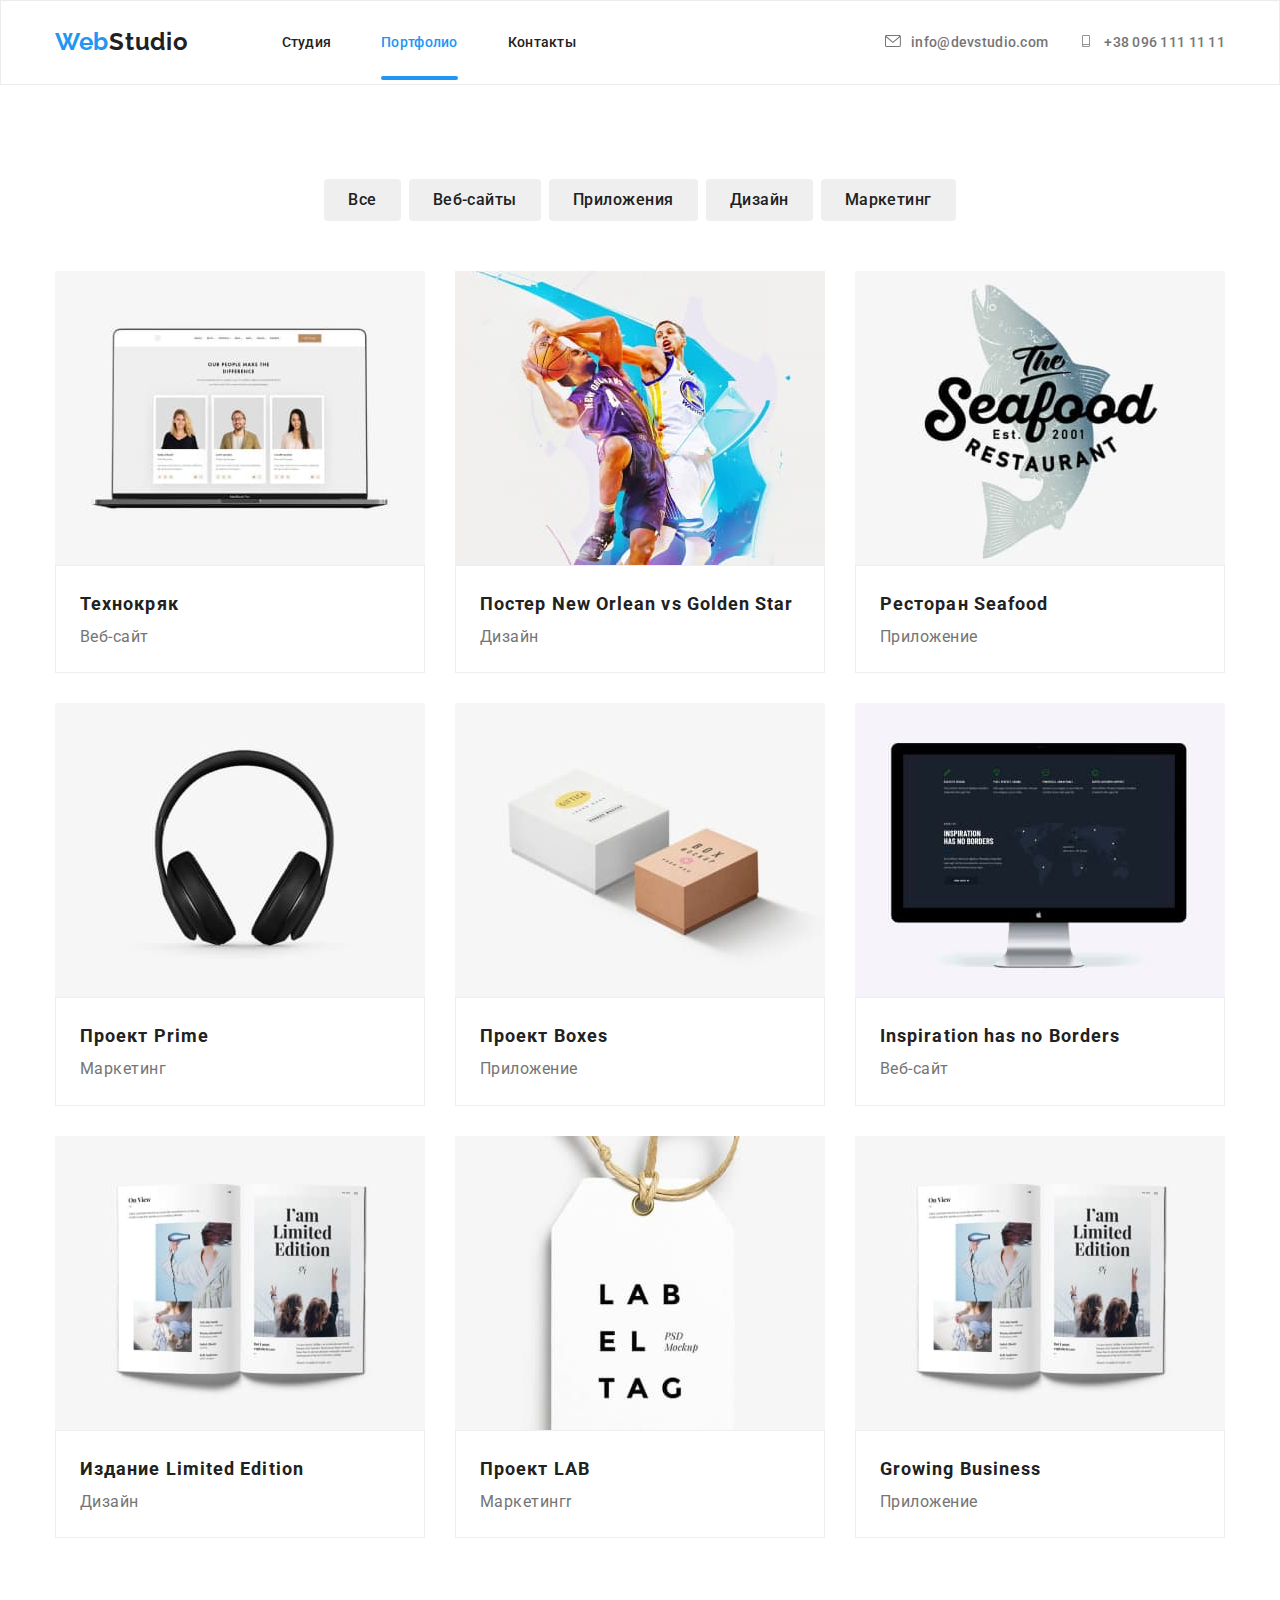
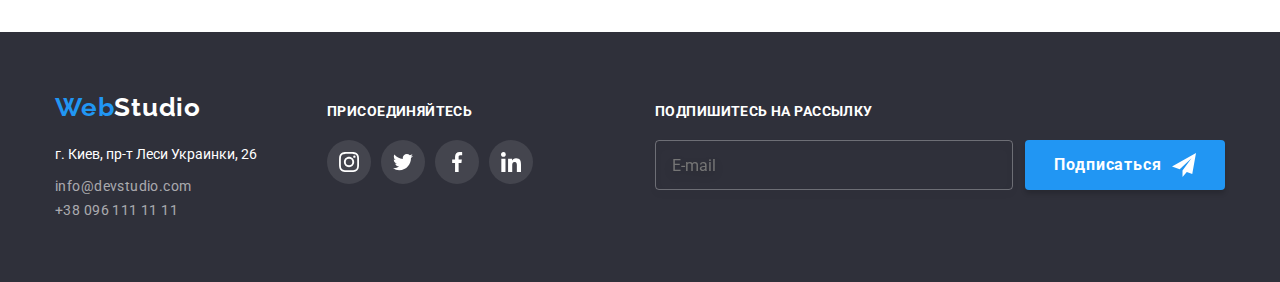
==== portfolio.html @ 8a1d2b13 "1" ====
<!DOCTYPE html>
<html lang="en">

<head>
    <meta charset="UTF-8">
    <meta http-equiv="X-UA-Compatible" content="IE=edge">
    <meta name="viewport" content="width=device-width, initial-scale=1.0">
    <title>portfolio</title>
    <link rel="stylesheet" href="https://cdnjs.cloudflare.com/ajax/libs/modern-normalize/1.0.0/modern-normalize.min.css"/>
    
<link rel="preconnect" href="https://fonts.googleapis.com">
<link rel="preconnect" href="https://fonts.gstatic.com" crossorigin>
<link href="https://fonts.googleapis.com/css2?family=Raleway:wght@700&family=Roboto:wght@400;500;700;900&display=swap"
    rel="stylesheet">

    <link rel="stylesheet" href="./css/main.min.css">
   
    <!-- <link rel="stylesheet" href="./css/styles.css"> -->

</head>

<body>
     <header class="page-header">
    
        <div class="mobile-menu" data-menu>
        <nav class="container mobile-menu_container">
            <ul class="mobile-menu-list" style="list-style-type:none">
                <li class="mobile-menu_link_item">
                    <a class="mobile-menu_link">Студия</a>
                </li>
                <li class="mobile-menu_link_item">
                    <a class="mobile-menu_link">Портфолио</a>
                </li>
                <li class="mobile-menu_link_item">
                    <a class="mobile-menu_link">Контакты</a>
                </li>
            </ul>
            <button class="mobile-menu_close-button" data-menu-close>
                <svg class="mobile-menu_close-button_icon" width="40" height="40">
                    <use href="./images/sprite.svg#icon-close-black-18dp-2-1"></use>
                </svg>
            </button>
        </nuv>

        <ul style="list-style-type:none">
            <li class="mobile-menu__tel"> 
            <a class="link" href="tel:+380961111111">
                +38 096 111 11 11</a>
        </li>
         <li class="mobile-menu__mail"> 
            <a class="link" href="mailto:info@devstudio.com">
                info@devstudio.com</a>
        </li>
        </ul>

        <ul class="mobile-menu-social-list" style="list-style-type:none">
            <li class="mobile-menu__social-item">
                <a class="mobile-menu__social-link">Instagram</a>
            </li>
            <li class="mobile-menu__social-item">
                <a class="mobile-menu__social-link">Twitter</a></li>
            <li class="mobile-menu__social-item">
                <a class="mobile-menu__social-link">Facebook</a></li>
            <li class="mobile-menu__social-item">
                <a class="mobile-menu__social-link">LinkedIn</a></li>
       </ul>
        </div>

    <div class="container container__header">
    <a class="link logo-link" href="./index.html"> <p class="logo header">Web<span class="logo__studio-header">Studio</span> </p> </a>
    <nav class="site-nav">
        <ul class="site-nav__link" style="list-style-type:none">
            <li class="site-nav__item"> <a class="link" href="./index.html">Студия</a></li>
            <li class="site-nav__item"> <a class="link link-portfolio" href="./portfolio.html">Портфолио</a></li>
            <li class="site-nav__item"> <a class="link" href="">Контакты</a></li>
        </ul>
    </nav>
        <button type="button" class="mobile-menu-open" data-menu-open>
        <svg class="mobile-menu-open_icon" width="40" height="40">
            <use href="./images/sprite.svg#burger-icon"></use>
        </svg>
    </button>

    
    <ul class="auth-nav" style="list-style-type:none">
        <li class="auth-nav__mail"> 
            
            <a class="link" href="mailto:info@devstudio.com"><svg class="auth-nav__mail-icon" width="14px" height="10px">
                <use href="./images/sprite.svg#icon-envelope"></use>
            </svg>info@devstudio.com</a>
        </li>
        <li class="auth-nav__tel"> 
            <a class="link" href="tel:+380961111111"><svg class="auth-nav__tel-icon" width="14px" height="10px"><use href="./images/sprite.svg#icon-smartphone"></use>
            </svg>+38 096 111 11 11</a>
        </li>
    </ul>
        </div>
</header>


    <main>
    
    <section class="section-portfolio">
            <h1 hidden>Portfolio</h1>

    <div class="container">
     <ul class="portfolio-nav" style="list-style-type:none">
        <li class="portfolio-nav__item">
            <button class="portfolio-nav__btn" type="button">Все</button>
        </li>

        <li class="portfolio-nav__item">
            <button class="portfolio-nav__btn" type="button">Веб-сайты</button>
        </li>

        <li class="portfolio-nav__item">
            <button class="portfolio-nav__btn" type="button">Приложения</button>
        </li>

        <li class="portfolio-nav__item">
            <button class="portfolio-nav__btn" type="button">Дизайн</button>
        </li>

        <li class="portfolio-nav__item">
            <button class="portfolio-nav__btn" type="button">Маркетинг</button>
        </li>
    </ul>


    <ul class="examples" style="list-style-type:none">
    <li class="examples__item">
        <div class="examples__img">
<picture>
<source srcset="./images/desktop/portfolio-card-set/technokryak-370/technokryak-370.jpg 1x, ./images/desktop/portfolio-card-set/technokryak-370/technokryak-370@2x.jpg 2x" 
media="(min-width: 1200px)"/>
<source srcset="./images/tablet/portfolio-card-set/technokryak-354/technokryak-354.jpg 1x, ./images/tablet/portfolio-card-set/technokryak-354/technokryak-354@2x.jpg 2x" 
media="(min-width: 768px)"/>
<source srcset="./images/mobile/portfolio-card-set/technocryak-450/ 1x, ./images/mobile/portfolio-card-set/technocryak-450/technocryak-450@2x.jpg 2x" 
media="(max-width: 767px)"/>

        <img src="./images/mobile/portfolio-card-set/technocryak-450/" alt="Технокряк" width="">
</picture>

        <p class="examples__overlow">Ресурс предлагает комплексные предложения
    с разным уровнем функционала и сервисов.
    Все это позволит посетителю получить
    исчерпывающие сведения о компании или частном лице.</p>
    </div>
        <div class="examples__border  examples__border-first">
        <h2 class="examples__title">Технокряк</h2>
        <p class="examples__text">Веб-сайт</p>
    </div>
    </li>


    <li class="examples__item">
        <div class="examples__img">
        <picture>
            <source srcset="./images/desktop/portfolio-card-set/poster-new-orlean-370/poster-new-orlean-370.jpg 1x, ./images/desktop/portfolio-card-set/poster-new-orlean-370/poster-new-orlean-370@2x.jpg 2x" 
            media="(min-width: 1200px)"/>
            <source srcset="./images/tablet/portfolio-card-set/poster-new-orlean-354/poster-new-orlean-354.jpg 1x, ./images/tablet/portfolio-card-set/poster-new-orlean-354/poster-new-orlean-354@2x.jpg 2x" 
            media="(min-width: 768px)"/>
            <source srcset="./images/mobile/portfolio-card-set/poster-new-orlean-450/poster-new-orlean-450.jpg 1x, ./images/mobile/portfolio-card-set/poster-new-orlean-450/poster-new-orlean-450@2x.jpg 2x" 
            media="(max-width: 767px)"/>

            <img src="./images/mobile/portfolio-card-set/poster-new-orlean-450/poster-new-orlean-450.jpg 1x" alt="Постер New Orlean vs Golden Star" width="">
        </picture>
            <p class="examples__overlow">Ресурс предлагает комплексные предложения
                с разным уровнем функционала и сервисов.
                Все это позволит посетителю получить
                исчерпывающие сведения о компании или частном лице.
            </p>
        </div>
        <div class="examples__border">
            <h2 class="examples__title">Постер New Orlean vs Golden Star</h2>
            <p class="examples__text">Дизайн</p>
        </div>
    </li>

    <li class="examples__item">
        <div class="examples__img">
            <picture>

            <source srcset="./images/desktop/portfolio-card-set/seafood-370/seafood-370.jpg 1x, ./images/desktop/portfolio-card-set/seafood-370/seafood-370@2x.jpg 2x" 
            media="(min-width: 1200px)"/>
            <source srcset="./images/tablet/portfolio-card-set/seafood-354/seafood-354.jpg 1x, ./images/tablet/portfolio-card-set/seafood-354/seafood-354@2x.jpg 2x" 
            media="(min-width: 768px)"/>
            <source srcset="./images/mobile/portfolio-card-set/seafood-450/seafood-450.jpg 1x, ./images/mobile/portfolio-card-set/seafood-450/seafood-450@2x.jpg 2x" 
            media="(max-width: 767px)"/>

        <img src="./images/mobile/portfolio-card-set/seafood-450/seafood-450.jpg" alt="Ресторан Seafood" width="450">
        </picture>
    <p class="examples__overlow">Ресурс предлагает комплексные предложения
        с разным уровнем функционала и сервисов.
        Все это позволит посетителю получить
        исчерпывающие сведения о компании или частном лице.</p>
    </div>
        <div class="examples__border">
        <h2 class="examples__title">Ресторан Seafood</h2>
        <p class="examples__text">Приложение</p>
    </div>
    </li>
    <li class="examples__item">
        <div class="examples__img">
<picture>
            <source src="" srcset="./images/desktop/portfolio-card-set/prime-370/prime-370.jpg 1x, ./images/desktop/portfolio-card-set/prime-370/prime-370@2x.jpg 2x" 
            media="(min-width: 1200px)"/>
            <source srcset="./images/tablet/portfolio-card-set/prime-354/prime-354.jpg 1x, ./images/tablet/portfolio-card-set/prime-354/prime-354@2x.jpg 2x" 
            media="(min-width: 768px)"/>
            <source srcset="./images/mobile/portfolio-card-set/prime-450/prime-450.jpg 1x, ./images/mobile/portfolio-card-set/prime-450/prime-450@2x.jpg 2x" 
            media="(max-width: 767px)"/>

            <img src="./images/mobile/portfolio-card-set/prime-450/prime-450.jpg" alt="Проект Prime" width="450">
</picture>
            <p class="examples__overlow">Ресурс предлагает комплексные предложения
                с разным уровнем функционала и сервисов.
                Все это позволит посетителю получить
                исчерпывающие сведения о компании или частном лице.</p>
        </div>
        <div class="examples__border">
        <h2 class="examples__title">Проект Prime</h2>
        <p class="examples__text">Маркетинг</p>
    </div>
    </li>
    <li class="examples__item">
        <div class="examples__img">
<picture>

            <source src="" srcset="./images/desktop/portfolio-card-set/boxes-370/boxes-370.jpg 1x, ./images/desktop/portfolio-card-set/boxes-370/boxes-370@2x.jpg 2x" 
            media="(min-width: 1200px)"/>
            <source srcset="./images/tablet/portfolio-card-set/boxes-354/boxes-354.jpg 1x, ./images/tablet/portfolio-card-set/boxes-354/boxes-354@2x.jpg 2x" 
            media="(min-width: 768px)"/>
            <source srcset="./images/mobile/portfolio-card-set/boxes-450/boxes-450.jpg 1x, ./images/mobile/portfolio-card-set/boxes-450/boxes-450@2x.jpg 2x" 
            media="(min-width: 767px)"/>

        <img src="./images/mobile/portfolio-card-set/boxes-450/boxes-450.jpg" alt="Проект Boxes" width="450">
</picture>

        <p class="examples__overlow">Ресурс предлагает комплексные предложения
            с разным уровнем функционала и сервисов.
            Все это позволит посетителю получить
            исчерпывающие сведения о компании или частном лице.</p>
        </div>
        <div class="examples__border">
        <h2 class="examples__title">Проект Boxes</h2>
        <p class="examples__text">Приложение</p>
    </div>
    </li>
    <li class="examples__item">
        <div class="examples__img">
<picture>
            <source srcset="./images/desktop/portfolio-card-set/inspiration-370/inspiration-370.jpg 1x, ./images/desktop/portfolio-card-set/inspiration-370/inspiration-370@2x.jpg 2x" 
            media="(min-width: 1200px)"/>
            <source srcset="./images/tablet/portfolio-card-set/inspiration-354/inspiration-354.jpg 1x, ./images/tablet/portfolio-card-set/inspiration-354/inspiration-354@2x.jpg 2x" 
            media="(min-width: 768px)"/>
            <source srcset="./images/mobile/portfolio-card-set/inspiration-450/inspiration-450.jpg 1x, ./images/mobile/portfolio-card-set/inspiration-450/inspiration-450@2x.jpg 2x" 
            media="(max-width: 767px)"/>

        <img src="./images/mobile/portfolio-card-set/inspiration-450/inspiration-450.jpg" alt="Inspiration has no Borders" width="450">
</picture>
        <p class="examples__overlow">Ресурс предлагает комплексные предложения
            с разным уровнем функционала и сервисов.
            Все это позволит посетителю получить
            исчерпывающие сведения о компании или частном лице.</p>
        </div>
        <div class="examples__border">
        <h2 class="examples__title">Inspiration has no Borders</h2>
        <p class="examples__text">Веб-сайт</p>
    </div>
    </li>
    
    <li class="examples__item">
        <div class="examples__img">
<picture>
            <source src="" srcset="./images/desktop/portfolio-card-set/limited-edition-370/limited-edition-370.jpg 1x, ./images/desktop/portfolio-card-set/limited-edition-370/limited-edition-370@2x.jpg 2x" 
            media="(min-width: 1200px)"/>
            <source srcset="./images/tablet/portfolio-card-set/limited-edition-354/limited-edition-354.jpg 1x, ./images/tablet/portfolio-card-set/limited-edition-354/limited-edition-354@2x.jpg 2x" 
            media="(min-width: 768px)"/>
            <source srcset="./images/mobile/portfolio-card-set/limited-edition-450/limited-edition-450.jpg 1x, ./images/mobile/portfolio-card-set/limited-edition-450/limited-edition-450@2x.jpg 2x" 
            media="(max-width: 767px)"/>

        <img src="./images/mobile/portfolio-card-set/limited-edition-450/limited-edition-450.jpg" alt="Издание Limited Edition" width="">
</picture>
        <p class="examples__overlow">Ресурс предлагает комплексные предложения
            с разным уровнем функционала и сервисов.
            Все это позволит посетителю получить
            исчерпывающие сведения о компании или частном лице.</p>
        </div>
        <div class="examples__border">
        <h2 class="examples__title">Издание Limited Edition</h2>
        <p class="examples__text">Дизайн</p>
</div>
    </li>
    <li class="examples__item">
        <div class="examples__img">
<picture>
            <source src="" srcset="./images/desktop/portfolio-card-set/lab-370/lab-370.jpg 1x, ./images/desktop/portfolio-card-set/lab-370/lab-370@2x.jpg 2x" 
            media="(min-width: 1200px)"/>
            <source srcset="./images/tablet/portfolio-card-set/lab-354/lab-354.jpg 1x, ./images/tablet/portfolio-card-set/lab-354/lab-354@2x.jpg 2x" 
            media="(min-width: 768px)"/>
            <source srcset="./images/mobile/portfolio-card-set/lab-450/lab-450.jpg 1x, ./images/mobile/portfolio-card-set/lab-450/lab-450@2x.jpg 2x" 
            media="(max-width: 767px)"/>

        <img src="./images/mobile/portfolio-card-set/lab-450/lab-450.jpg" alt="Проект LAB" width="">
</picture>
    <p class="examples__overlow">Ресурс предлагает комплексные предложения
        с разным уровнем функционала и сервисов.
        Все это позволит посетителю получить
        исчерпывающие сведения о компании или частном лице.</p>
    </div>
        <div class="examples__border">
        <h2 class="examples__title">Проект LAB</h2>
        <p class="examples__text">Маркетингr</p>
    </div>
    </li>

    <li class="examples__item">
        <div class="examples__img">
    <picture>
            <source srcset="./images/desktop/portfolio-card-set/limited-edition-370/limited-edition-370.jpg 1x, ./images/desktop/portfolio-card-set/limited-edition-370/limited-edition-370@2x.jpg 2x" 
            media="(min-width: 1200px)"/>
            <source srcset="./images/tablet/portfolio-card-set/limited-edition-354/limited-edition-354.jpg 1x, ./images/tablet/portfolio-card-set/limited-edition-354/limited-edition-354@2x.jpg 2x" 
            media="(min-width: 768px)"/>
            <source srcset="./images/mobile/portfolio-card-set/limited-edition-450/limited-edition-450.jpg 1x, ./images/mobile/portfolio-card-set/limited-edition-450/limited-edition-450@2x.jpg 2x" 
            media="(max-width: 767px)"/>

        <img src="./images/mobile/portfolio-card-set/limited-edition-450/limited-edition-450.jpg" alt="Growing Business" width="450">
    </picture>
            
    <p class="examples__overlow">Ресурс предлагает комплексные предложения
        с разным уровнем функционала и сервисов.
        Все это позволит посетителю получить
        исчерпывающие сведения о компании или частном лице.</p>
    </div>
        <div class="examples__border">
         <h2 class="examples__title">Growing Business</h2>
         <p class="examples__text">Приложение</p>
    </div>
        </li>
</ul>

</div>

    </section>
    </main>
    
    <footer class="page-footer">
        <div class="container container-footer">
            <div class="footer-wraper">
                <div>
        <a class="link logo-footer" href="./index.html">
            <p class="logo-text">Web<span class="studio-footer">Studio</span></p>
        </a>
       <address>
        <div class="container-address">
            <p class="address">г. Киев, пр-т Леси Украинки, 26</p>
            <a class="link mail" href="mailto:info@devstudio.com">info@devstudio.com</a><br>
            <a class="link tel" href="tel:+380961111111">+38 096 111 11 11</a>
        </div>
        </address>
        </div>
        <div class="social-list-icon-footer">
            <h5 class="title-footer">присоединяйтесь</h5>
            <ul class="footer-list" style="list-style-type:none">
                <li class="social-list-item">
                    <a class="footer-list-link" href="">
                        <svg class="footer-list-icon" width="20px" height="20px">
                            <use href="./images/sprite.svg#icon-instagram"></use>
                        </svg>
                    </a>
                </li>
                <li class="footer-list-item">
                    <a class="footer-list-link" href="">
                        <svg class="footer-list-icon" width="20px" height="20px">
                            <use href="./images/sprite.svg#icon-twitter"></use>
                        </svg>
                    </a>
                </li>
                <li class="social-list-item">
                    <a class="footer-list-link" href="">
                        <svg class="footer-list-icon" width="20px" height="20px">
                            <use href="./images/sprite.svg#icon-facebook"></use>
                        </svg>
                    </a>
                </li>
                <li class="social-list-item">
                    <a class="footer-list-link" href="">
                        <svg class="footer-list-icon" width="20px" height="20px">
                            <use href="./images/sprite.svg#icon-linkedin"></use>
                        </svg>
                    </a>
                </li>
            </ul>
        
        </div>
</div>
        <form class="subscribe-form">
            <p class="subscribe-text">Подпишитесь на рассылку</p>
            <div class="input-form">
            <input class="subscribe-email" type="email" name="email" placeholder="E-mail"/>
<button type="submit" class="subscribe-btn">Подписаться<svg class="subscribe-icon-send" width="24" height="24" > <use href="./images/sprite.svg#icon-send"></use></svg></button>
            </div>
        </form>
        </div>

      </footer>

  <script src="./js/modal.js"></script>
   <script src="./js/mobile-menu.js"></script>
   
</body>
---- css/main.min.css ----
body{font-family:"Roboto","Raleway",sans-serif;color:#757575}:root{--brand-color: #2196F3;--title-color: #212121}h1,h2,h3,h4,h5,h6,p{margin-top:0;margin-bottom:0}ul{margin-top:0;margin-bottom:0;padding-left:0}img{display:block;max-width:100%;height:auto}button{cursor:pointer;border:none}a{text-decoration:none;outline:none}.container{width:100%;padding-left:15px;padding-right:15px}@media screen and (min-width: 480px){.container{width:480px;margin-left:auto;margin-right:auto}}@media screen and (min-width: 768px){.container{width:768px}}@media screen and (min-width: 1200px){.container{width:1200px}}.services{padding-top:0px;padding-bottom:94px}.list-services{display:flex;justify-content:center;align-items:center;margin-top:0;margin-bottom:0;padding-left:0}.examples-service{position:relative;margin-right:30px}.examples-service:nth-child(3n){margin-right:0px}.examples-service-background{position:absolute;bottom:0px;width:370px;height:70px;background:rgba(47,48,58,.8)}.examples-service-title{font-style:normal;font-weight:700;font-size:14px;line-height:1.14;text-align:center;letter-spacing:.03em;text-transform:uppercase;color:#fff;padding-top:27px;padding-bottom:27px}.title-services{font-style:normal;font-weight:700;font-size:36px;line-height:1.2;color:var(--title-color);letter-spacing:.03em;text-align:center;margin-top:0;margin-bottom:50px}@media screen and (max-width: 1199px){.services{display:none}}@media screen and (max-width: 767px){.site-nav{display:none}.auth-nav{display:none}}.container__header{display:flex;align-items:center;justify-content:space-between}.page-header{padding-top:16px;padding-bottom:16px;border:1px solid #ececec}.logo{font-family:"Raleway";font-style:normal;font-weight:700;font-size:24px;line-height:1.7;letter-spacing:.03em;color:#2196f3}.logo__studio-header{color:var(--title-color)}.mobile-menu-open{background-color:rgba(0,0,0,0);border:none;padding:0;line-height:0}.mobile-menu{position:fixed;width:100%;height:100%;z-index:1000;top:0;left:0;background-color:#fff;opacity:0;visibility:hidden;pointer-events:none}.mobile-menu.is-open{opacity:1;visibility:visible;pointer-events:auto}.mobile-menu_container{position:relative;padding-left:50px;padding-top:48px;padding-bottom:48px}.mobile-menu_close-button{position:absolute;top:20px;right:17px;padding:0;line-height:0;border:none;background-color:rgba(0,0,0,0)}.mobile-menu_close-button:hover,.mobile-menu_close-button:focus{fill:var(--brand-color)}.mobile-menu-list{margin-bottom:302px}.mobile-menu_link{font-style:normal;font-weight:500;font-size:40px;line-height:1.8;text-align:center;letter-spacing:.02em;color:#212121;cursor:pointer}.mobile-menu_link:hover,.mobile-menu_link:focus{color:var(--brand-color)}.mobile-menu__tel{padding-bottom:32px}.mobile-menu__tel .link{font-style:normal;font-weight:500;font-size:34px;line-height:1.18;letter-spacing:.02em;color:var(--brand-color)}.mobile-menu__mail{padding-bottom:64px}.mobile-menu__mail .link{font-style:normal;font-weight:500;font-size:24px;line-height:1.7;letter-spacing:.02em;color:#757575}.mobile-menu-social-list{display:flex}.mobile-menu__social-item{font-style:normal;font-weight:500;font-size:18px;line-height:1.22;letter-spacing:.02em;color:var(--brand-color)}.mobile-menu__social-item:not(:last-child){margin-right:10px}.mobile-menu__social-item:not(:last-child)::after{content:"";width:22px;height:0px;border:1px solid rgba(33,33,33,.2);transform:rotate(90deg);margin-left:10px}@media screen and (min-width: 768px){.mobile-menu-open{display:none}.page-header{padding-top:21px;padding-bottom:21px}.site-nav__link{display:flex;align-items:center;text-decoration:none}.logo{margin-right:88px}.site-nav__item .link{font-style:normal;font-weight:500;font-size:14px;line-height:16px;letter-spacing:.02em;color:#212121;padding-top:21px;padding-bottom:30px;transition-property:color;transition-duration:250ms;transition-timing-function:cubic-bezier(0.4, 0, 0.2, 1)}.site-nav__item .link:hover,.site-nav__item .link:focus{font-weight:500;font-size:14px;line-height:1.2;color:var(--brand-color)}.site-nav__item:not(:last-child){margin-right:50px}.site-nav .site-nav__item .link-studio{position:relative;color:var(--brand-color)}.site-nav .site-nav__item .link-studio::after{display:inline-block;content:"";position:absolute;bottom:0;left:0;width:100%;height:4px;background:var(--brand-color);border-radius:2px}.site-nav .site-nav__item .link-portfolio{position:relative;color:var(--brand-color)}.site-nav .site-nav__item .link-portfolio::after{display:inline-block;content:"";position:absolute;bottom:0;left:0;width:100%;height:4px;background:var(--brand-color);border-radius:2px}}.auth-nav{margin-left:auto}.auth-nav .link{font-style:normal;font-weight:500;font-size:12px;line-height:14px;letter-spacing:.02em;color:#757575;transition-property:color;transition-duration:250ms;transition-timing-function:cubic-bezier(0.4, 0, 0.2, 1)}.auth-nav .link:hover,.auth-nav .link:focus{font-weight:500;font-size:14px;line-height:1.2;color:var(--brand-color)}.auth-nav__mail-icon{margin-right:8px}.auth-nav__tel-icon{margin-right:8px}@media screen and (min-width: 1200px){.page-header{border-bottom:1px solid #ececec}.logo{margin-right:93px}.auth-nav{display:flex;margin-left:auto}.auth-nav .link{font-size:14px;line-height:16px}.auth-nav__mail{margin-right:30px}.auth-nav__mail-icon{width:16px;height:12px;margin-right:10px;fill:#757575;transition-property:fill;transition-duration:250ms;transition-timing-function:cubic-bezier(0.4, 0, 0.2, 1)}.auth-nav .link:hover .auth-nav__mail-icon,.auth-nav .link:focus .auth-nav__mail-icon{fill:var(--brand-color)}.auth-nav__tel-icon{width:16px;height:12px;margin-right:10px;fill:#757575;transition-property:fill;transition-duration:250ms;transition-timing-function:cubic-bezier(0.4, 0, 0.2, 1)}.auth-nav .link:hover .auth-nav__tel-icon,.auth-nav .link:focus .auth-nav__tel-icon{fill:var(--brand-color)}}.order-section{padding:118px 60px;background-image:linear-gradient(to right, rgba(47, 48, 58, 0.4), rgba(47, 48, 58, 0.4)),url("/images/mobile/hero/hero-480/hero-480.jpg");background-repeat:no-repeat;background-position:50% 50%;background-size:cover}@media(min-device-pixel-ratio: 2),(min-resolution: 192dpi),(min-resolution: 2dppx){.order-section{background-image:linear-gradient(to right, rgba(47, 48, 58, 0.4), rgba(47, 48, 58, 0.4)),url("/images/mobile/hero/hero-480/hero-480@2x.jpg")}}.order-section{margin:0 auto}.container__order{text-align:center}.order-title{font-style:normal;font-weight:900;font-size:26px;line-height:42px;text-align:center;letter-spacing:.06em;text-transform:uppercase;color:#fff}.btn{font-family:"Roboto";font-style:normal;width:200px;height:50px;margin-top:30px;border-radius:4px;background-color:var(--brand-color);color:#fff;font-weight:700;font-size:16px;line-height:1.9;letter-spacing:.03em;border:2px solid rgba(0,0,0,0)}.order-caption{font-weight:900;font-size:44px;line-height:1.36;color:#fff;letter-spacing:.06em;text-transform:uppercase;text-align:center;padding-bottom:0px;margin-top:0;margin-bottom:0px}@media screen and (min-width: 768px){.order-section{padding:118px 204px;background-image:linear-gradient(to right, rgba(47, 48, 58, 0.4), rgba(47, 48, 58, 0.4)),url("/images/tablet/hero/hero-768.jpg")}}@media screen and (min-width: 768px)and (min-device-pixel-ratio: 2)and (min-width: 768px),screen and (min-width: 768px)and (min-resolution: 192dpi)and (min-width: 768px),screen and (min-width: 768px)and (min-resolution: 2dppx)and (min-width: 768px){.order-section{background-image:linear-gradient(to right, rgba(47, 48, 58, 0.4), rgba(47, 48, 58, 0.4)),url("/images/tablet/hero/hero-768@2x.jpg")}}@media screen and (min-width: 1200px){.order-section{padding-top:200px;padding-bottom:200px;background-image:linear-gradient(to right, rgba(47, 48, 58, 0.4), rgba(47, 48, 58, 0.4)),url("/images/desktop/hero/hero-1600.jpg")}}@media screen and (min-width: 1200px)and (min-device-pixel-ratio: 2)and (min-width: 1200px),screen and (min-width: 1200px)and (min-resolution: 192dpi)and (min-width: 1200px),screen and (min-width: 1200px)and (min-resolution: 2dppx)and (min-width: 1200px){.order-section{background-image:linear-gradient(to right, rgba(47, 48, 58, 0.4), rgba(47, 48, 58, 0.4)),url("/images/desktop/hero/hero-1600@2x.jpg")}}.team{padding-top:60px;padding-bottom:60px;background-color:#f5f4fa}.title-team{font-style:normal;font-weight:700;font-size:36px;line-height:1.2;color:var(--title-color);text-align:center;letter-spacing:.03em;margin-bottom:30px}.list-team{text-align:center;margin:0 auto;padding-left:0}.item-team{box-shadow:0px 1px 3px rgba(0,0,0,.12),0px 1px 1px rgba(0,0,0,.14),0px 2px 1px rgba(0,0,0,.2);border-radius:0px 0px 4px 4px;margin-bottom:30px}.item-team:nth-child(4n){margin-right:0px}.item-team:nth-child(4n){margin-bottom:0px}.team-name{font-style:normal;font-weight:500;font-size:16px;line-height:1.2;color:var(--title-color);letter-spacing:.03em;margin-bottom:10px;justify-content:center;text-align:center}.team-border{padding-top:30px;padding-bottom:24px;background-color:#fff;border:1px solid rgba(0,0,0,0)}.team-metier{font-style:normal;font-weight:400;font-size:16px;line-height:1.2;letter-spacing:.03em;margin-top:0;margin-bottom:16px;margin-left:auto;margin-right:auto;text-align:center}.social-list{display:flex;gap:10px;justify-content:center}.social-list-link{display:flex;width:44px;height:44px;border-radius:50%;justify-content:center;align-items:center;transition-property:background-color,fill;transition-duration:250ms;transition-timing-function:cubic-bezier(0.4, 0, 0.2, 1)}.social-list-link:hover,.social-list-link:focus{background-color:var(--brand-color)}.social-list-icon{fill:#afb1b8;transition-property:fill;transition-duration:250ms;transition-timing-function:cubic-bezier(0.4, 0, 0.2, 1)}.social-list-link:hover .social-list-icon,.social-list-link:focus .social-list-icon{fill:#fff}@media screen and (min-width: 768px){.list-team{display:flex;justify-content:center;align-items:center;gap:30px;flex-wrap:wrap}.item-team{width:354px;margin-bottom:0px}}@media screen and (min-width: 1200px){.list-team{display:flex;justify-content:center;align-items:center}.item-team{width:270px}}.advantage{padding-top:60px;padding-bottom:60px}.advantage-list__items{width:100%}.advantage-list__items:not(:last-child){margin-bottom:30px}.advantage-list__icon{display:flex;justify-content:center;align-items:center;background-color:#f5f4fa;height:120px;border-radius:4px}.advantage-list__type{font-style:normal;text-align:center;font-weight:700;font-size:14px;line-height:1.2;color:var(--title-color);letter-spacing:.03em;text-transform:uppercase;margin-top:30px;margin-bottom:10px}.advantage-list__text{font-style:normal;font-weight:400;font-size:14px;line-height:24px;letter-spacing:.03em;color:#757575;margin-top:0px;margin-bottom:0}@media screen and (min-width: 768px){.advantage-list__items{width:354px}.advantage-list{display:flex;flex-wrap:wrap;gap:30px}.advantage-list__type{text-align:start}}@media screen and (min-width: 1200px){.advantage-list__items{width:270px}}.clients{padding-top:60px;padding-bottom:60px}.clients-title{margin-top:0;margin-bottom:50px;text-align:center;color:var(--title-color);font-weight:700;font-style:normal;font-size:36px;line-height:1.2;letter-spacing:3%}.clients-list{display:flex;justify-content:center;align-items:center;flex-wrap:wrap;gap:30px}.clients-list-link{display:flex;justify-content:center;align-items:center;width:210px;height:92px;border:1px solid #afb1b8;border-radius:4px;transition-property:fill,border;transition-duration:250ms;transition-timing-function:cubic-bezier(0.4, 0, 0.2, 1)}.clients-list-link:hover,.clients-list-link:focus{border:1px solid var(--brand-color)}.clients-list-icon{fill:#afb1b8;transition-property:fill;transition-duration:250ms;transition-timing-function:cubic-bezier(0.4, 0, 0.2, 1)}.clients-list-link:hover .clients-list-icon,.clients-list-link:focus .clients-list-icon{fill:var(--brand-color)}@media screen and (min-width: 480px){.clients{padding-top:94px;padding-bottom:94px}.clients-list-link{width:210px}}@media screen and (min-width: 768px){.clients-list-link{width:226px}.clients-list-link{margin-right:0}}@media screen and (min-width: 1200px){.clients-list-link{width:170px}.clients-list-link{margin-right:0}}.section-portfolio{padding-top:60px;padding-bottom:60px}.portfolio-nav{display:flex;align-items:center;flex-wrap:wrap;margin-top:0;margin-bottom:40px}.portfolio-nav__item{margin-right:8px;margin-bottom:15px}.portfolio-nav__item:last-child{margin-right:0}.portfolio-nav__item:nth-last-child(-n+2){margin-bottom:0}.portfolio-nav__btn{font-family:"Roboto";font-weight:500;font-size:16px;line-height:1.63;letter-spacing:.03em;color:var(--title-color);padding:6px 22px;margin-top:0;margin-bottom:0px;border:2px solid rgba(0,0,0,0);border-radius:4px;transition-property:background-color;transition-duration:250ms;transition-timing-function:cubic-bezier(0.4, 0, 0.2, 1)}.portfolio-nav__btn:hover,.portfolio-nav__btn:focus{background-color:var(--brand-color);color:#fff;font-weight:500;font-size:16px;line-height:1.63;letter-spacing:.03em;outline:none;border:2px solid rgba(0,0,0,0);filter:drop-shadow(0px 4px 4px rgba(0, 0, 0, 0.25))}.examples__item{width:450px}.examples__item:hover,.examples__item:focus{box-shadow:0px 4px 4px rgba(0,0,0,.25)}.examples__item:not(:last-child){margin-bottom:30px}.examples__img{position:relative;overflow:hidden}.examples__img:hover .examples__overlow{transform:translate(0, 0)}.examples__overlow{position:absolute;left:0;top:0;width:100%;height:100%;padding:63px 24px;overflow:auto;transform:translate(0, 100%);transition:transform 250ms cubic-bezier(0.4, 0, 0.2, 1);background-color:rgba(33,150,243,.9);font-style:normal;font-weight:400;font-size:18px;line-height:1.55;letter-spacing:.03em;color:#fff}.examples__border{padding:20px 24px;border:1px solid #eee}.examples__title{font-style:normal;font-weight:700;font-size:18px;line-height:2;letter-spacing:.06em;color:var(--title-color)}.examples__text{font-style:normal;font-weight:400;font-size:16px;line-height:1.9;letter-spacing:.03em;color:#757575}@media screen and (min-width: 768px){.portfolio-nav{justify-content:center;margin-bottom:30px}.portfolio-nav__item{margin-bottom:0px}.portfolio-nav__item:last-child{margin-right:0}.examples{display:flex;flex-wrap:wrap}.examples__item{width:354px;margin-right:30px;margin-bottom:30px}.examples__item:nth-child(2n){margin-right:0px}.examples__item:nth-last-child(-n+2){margin-bottom:0}.examples__border-first{padding-bottom:56px}}@media screen and (min-width: 1200px){.section-portfolio{padding-top:94px;padding-bottom:94px}.examples__item{width:370px}.examples__item:nth-child(2n){margin-right:30px}.examples__item:nth-last-child(-n+2){margin-bottom:30px}.examples__item:nth-child(3n){margin-right:0px}.examples__item:nth-last-child(-n+3){margin-bottom:0}.examples__border-first{padding-bottom:20px}.portfolio-nav{margin-bottom:50px}}.page-footer{text-align:center;background-color:#2f303a;padding-top:60px;padding-bottom:60px}.page-footer .link{font-style:normal;font-size:14px;line-height:1.7;color:rgba(255,255,255,.6);text-decoration:none;letter-spacing:.03em}.page-footer .link:hover,.page-footer .link:focus{color:var(--brand-color)}.container-address{margin-top:20px;margin-bottom:60px}.container-address .mail{margin-bottom:8px}.address{font-style:normal;font-size:14px;line-height:1.7;color:#fff;padding-top:0;margin-top:0;margin-bottom:8px}.title-footer{font-style:normal;font-weight:700;font-size:14px;line-height:1.14;letter-spacing:.03em;text-transform:uppercase;color:#fff;margin-bottom:20px;padding-top:auto}.logo-text{font-family:"Raleway";font-style:normal;font-weight:700;font-size:26px;line-height:1.19;letter-spacing:.03em;color:var(--brand-color);margin-top:0px}.logo-footer{display:inline-block}.studio-footer{color:#fff}.studio-header{color:var(--title-color)}.footer-list{display:flex;gap:10px;justify-content:center}.footer-list-link{display:flex;width:44px;height:44px;border-radius:50%;justify-content:center;align-items:center;margin-bottom:60px;background-color:rgba(255,255,255,.1);transition-property:background-color;transition-duration:250ms;transition-timing-function:cubic-bezier(0.4, 0, 0.2, 1)}.footer-list-link:hover,.footer-list-link:focus{background-color:var(--brand-color)}.footer-list-icon{fill:#fff}@media screen and (min-width: 768px){.footer-wraper{display:flex;justify-content:center;align-items:center}.footer-list-link{margin-bottom:0px}.container-address{margin-top:20px;margin-bottom:0px}.social-list-icon-footer{margin-left:165px;margin-bottom:auto}.subscribe-text{margin-top:60px}}@media screen and (min-width: 1200px){.page-footer{display:flex}.container-footer{display:flex;align-items:start}.social-list-icon-footer{margin-left:70px;margin-top:12px;margin-bottom:auto}.title-footer{text-align:start}.logo-footer{display:flex}.container-address{text-align:start}}.subscribe-icon-send{margin-left:10px}.subscribe-text{font-style:normal;font-weight:700;font-size:14px;line-height:1.14;letter-spacing:.03em;text-transform:uppercase;color:#fff;margin-bottom:20px}.subscribe-email{width:100%;height:50px;border:1px solid rgba(255,255,255,.3);filter:drop-shadow(0px 4px 4px rgba(0, 0, 0, 0.15));border-radius:4px;padding-left:16px;padding-right:16px;color:#fff;background:rgba(0,0,0,0);margin-bottom:20px}.subscribe-btn{text-align:center;width:200px;min-height:50px;background-color:var(--brand-color);font-style:normal;font-weight:700;font-size:16px;line-height:30px;letter-spacing:.06em;color:#fff;border-radius:4px;box-shadow:0px 4px 4px rgba(0,0,0,.15)}.subscribe-btn:hover,.subscribe-btn:focus{background:#188ce8;box-shadow:0px 4px 4px rgba(0,0,0,.15)}@media screen and (min-width: 768px){.subscribe-email{display:block;width:450px;margin-left:auto;margin-right:auto}.subscribe-form{text-align:center}}@media screen and (min-width: 1200px){.subscribe-form{margin-left:auto;padding-top:auto;padding-bottom:auto;justify-content:center;align-items:center}.subckribe-form{display:flex;margin-left:auto;align-items:center}.subscribe-btn{display:flex;justify-content:center;align-items:center;margin-left:12px;height:50px}.input-form{display:flex}.subscribe-email{width:358px;margin-right:0;margin-top:0;margin-bottom:0}.subscribe-text{text-align:start;margin-top:12px}}.backdrop{position:fixed;z-index:100;left:0;top:0;width:100%;height:100%;background:rgba(0,0,0,.2);transition-property:opacity,visibility;transition-duration:250ms;transition-timing-function:cubic-bezier(0.4, 0, 0.2, 1)}.backdrop.is-hidden{opacity:0;visibility:hidden;pointer-events:none}.modal{position:absolute;top:50%;left:50%;transform:translate(-50%, -50%);width:528px;min-height:581px;background:#fff;box-shadow:0px 1px 3px rgba(0,0,0,.12),0px 1px 1px rgba(0,0,0,.14),0px 2px 1px rgba(0,0,0,.2);border-radius:4px;padding:40px}.button-close-btn{position:absolute;top:8px;right:8px;display:flex;justify-content:center;align-items:center;padding:0;width:30px;height:30px;background:#fff;border-radius:50%;background-color:rgba(0,0,0,0);border:1px solid rgba(0,0,0,.1)}.button-close-btn:hover,.button-close-btn:focus{fill:var(--brand-color);border-color:var(--brand-color)}.backdrop-form-title{font-style:normal;font-weight:700;font-size:20px;line-height:1.15;text-align:center;letter-spacing:.03em;color:#212121;margin-bottom:12px}.backdrop-input-wrupper{position:relative}.backdrop-icon{position:absolute;top:0;left:12px;transition-property:fill;transition-duration:250ms;transition-timing-function:cubic-bezier(0.4, 0, 0.2, 1)}.backdrop-label{display:block;font-style:normal;font-weight:400;font-size:12px;line-height:1.16;letter-spacing:.01em;color:#757575;outline:rgba(0,0,0,0)}.backdrop-form-input{width:100%;height:40px;margin-bottom:10px;padding-left:42px;border:1px solid rgba(33,33,33,.2);border-radius:4px;margin-top:4px;color:var(--brand-color);transition-property:border-color;transition-duration:250ms;transition-timing-function:cubic-bezier(0.4, 0, 0.2, 1);cursor:pointer}.backdrop-form-input:focus{border-color:var(--brand-color);outline:none}.backdrop-form-input:focus+.backdrop-icon{fill:var(--brand-color);cursor:pointer}.backdrop-textarea{width:100%;height:120px;border:1px solid rgba(33,33,33,.2);border-radius:4px;padding:12px 16px;margin-top:4px;resize:none;transition-property:border-color;transition-duration:250ms;transition-timing-function:cubic-bezier(0.4, 0, 0.2, 1)}.backdrop-textarea::placeholder{font-style:normal;font-weight:400;font-size:14px;line-height:1.14;letter-spacing:.01em;color:rgba(117,117,117,.5)}.backdrop-textarea:focus{border-color:var(--brand-color);outline:none}.backdrop-send-btn{display:flex;justify-content:center;align-items:center;width:200px;height:50px;background-color:var(--brand-color);color:#fff;border-radius:4px;font-style:normal;font-weight:700;font-size:16px;line-height:1.9;letter-spacing:.06em;margin-left:auto;margin-right:auto;cursor:pointer;border-radius:4px}.backdrop-send-btn:hover,.backdrop-send-btn:focus{background:#188ce8;box-shadow:0px 4px 4px rgba(0,0,0,.15)}.backdrop-label-check{display:flex;align-items:center;font-style:normal;font-weight:400;font-size:14px;line-height:1.7;letter-spacing:.03em;color:#757575;margin-bottom:30px;margin-top:20px}.backdrop-label-check:before{display:block;content:"";width:16px;height:15px;border:1px solid #212121;cursor:pointer;margin-right:7px}.checkbox-form{display:flex;justify-content:center}.backdrop-checkbox-contract{font-style:normal;font-weight:400;font-size:14px;line-height:24px;letter-spacing:.03em;text-decoration-line:underline;color:var(--brand-color)}.checkbox-form-input:checked+.backdrop-label-check:before{background-image:url(../images/iconcheck.svg);background-repeat:no-repeat;background-position:center;border:1px solid var(--brand-color)}.checkbox-form-input:focus+.backdrop-label-check:before{border-color:1px solid #2196f3}@media screen and (max-width: 1199px){.modal{width:450px;min-height:609px}.backdrop-label-check{font-size:11px;line-height:1.6}}/*# sourceMappingURL=main.min.css.map */
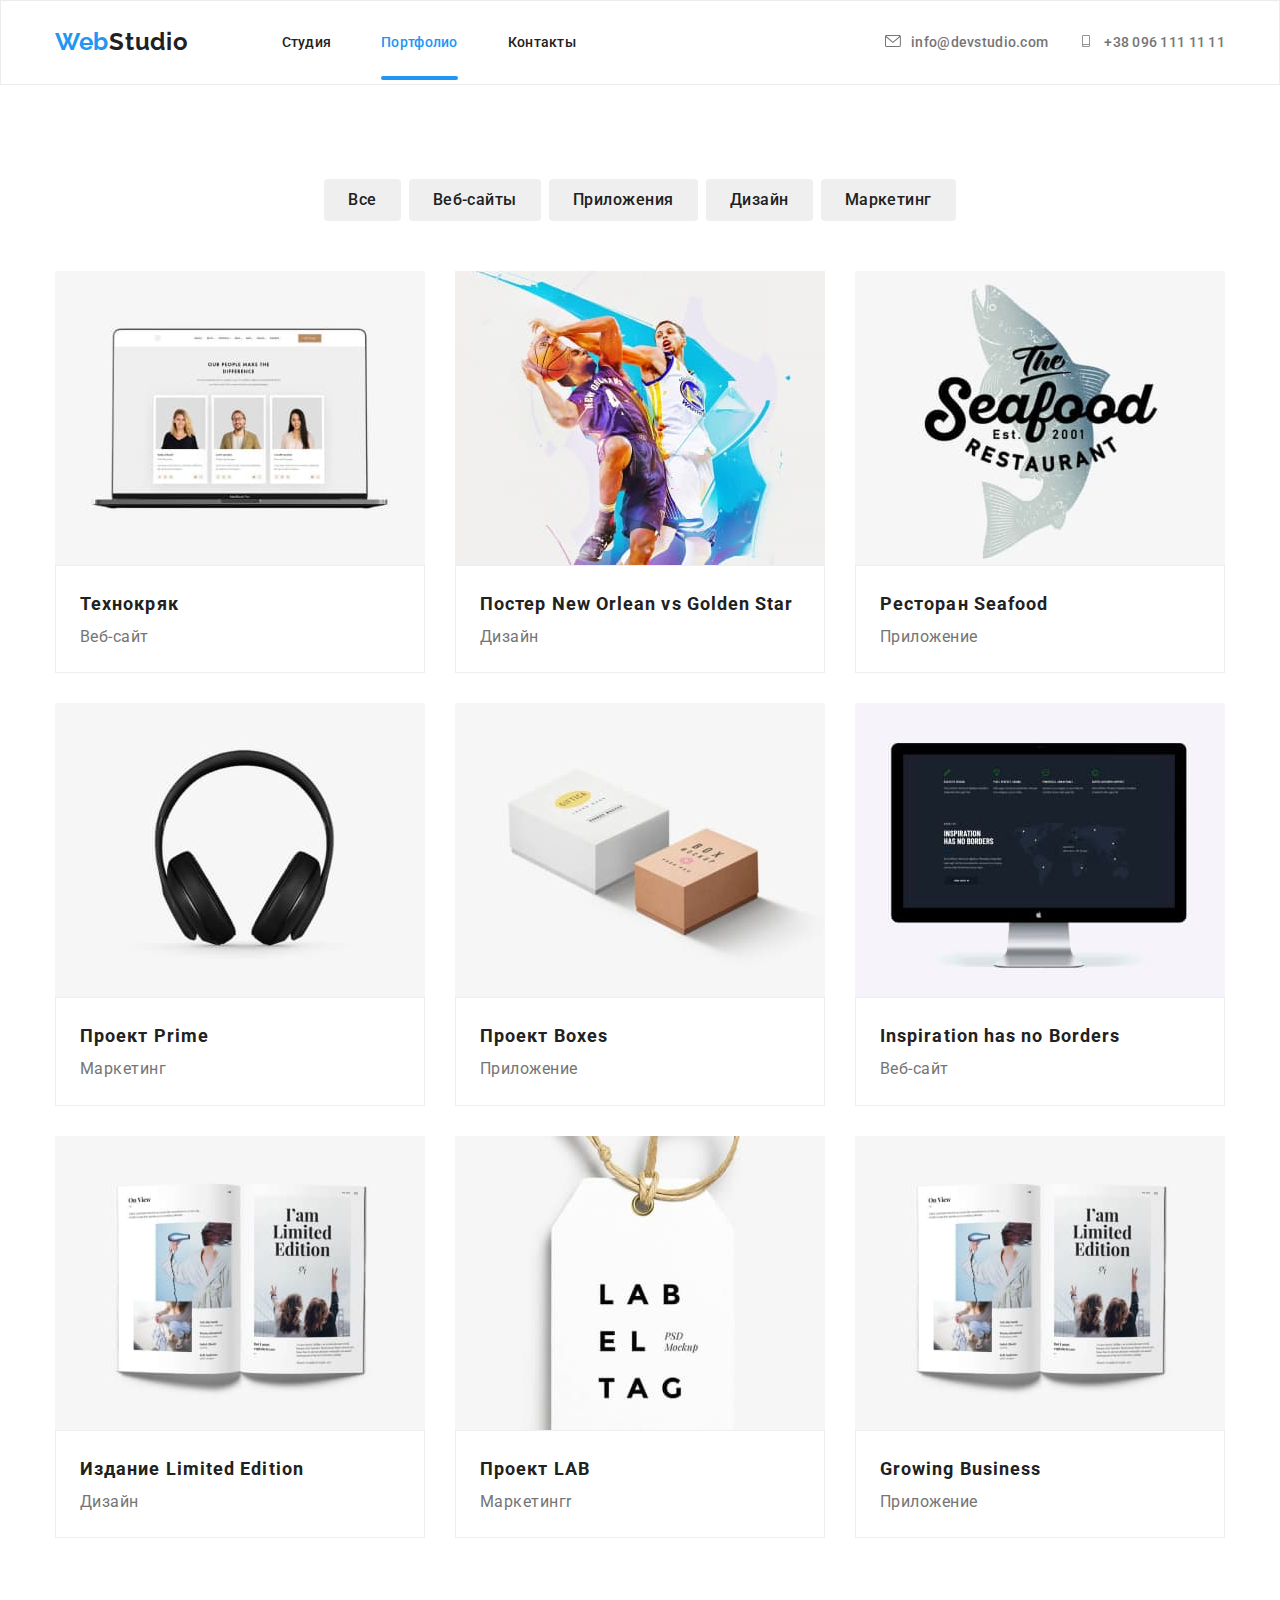
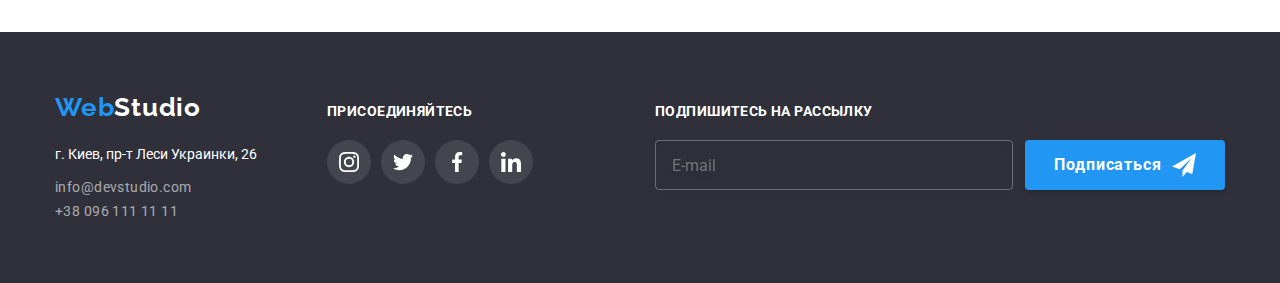
==== commit af0fdca2: "5" ====
--- a/portfolio.html
+++ b/portfolio.html
@@ -135,7 +135,7 @@
 media="(min-width: 1200px)"/>
 <source srcset="./images/tablet/portfolio-card-set/technokryak-354/technokryak-354.jpg 1x, ./images/tablet/portfolio-card-set/technokryak-354/technokryak-354@2x.jpg 2x" 
 media="(min-width: 768px)"/>
-<source srcset="./images/mobile/portfolio-card-set/technocryak-450/ 1x, ./images/mobile/portfolio-card-set/technocryak-450/technocryak-450@2x.jpg 2x" 
+<source srcset="./images/mobile/portfolio-card-set/technocryak-450/technocryak-450.jpg 1x, ./images/mobile/portfolio-card-set/technocryak-450/technocryak-450@2x.jpg 2x" 
 media="(max-width: 767px)"/>
 
         <img src="./images/mobile/portfolio-card-set/technocryak-450/" alt="Технокряк" width="">
--- a/css/main.min.css
+++ b/css/main.min.css
@@ -1 +1 @@
-body{font-family:"Roboto","Raleway",sans-serif;color:#757575}:root{--brand-color: #2196F3;--title-color: #212121}h1,h2,h3,h4,h5,h6,p{margin-top:0;margin-bottom:0}ul{margin-top:0;margin-bottom:0;padding-left:0}img{display:block;max-width:100%;height:auto}button{cursor:pointer;border:none}a{text-decoration:none;outline:none}.container{width:100%;padding-left:15px;padding-right:15px}@media screen and (min-width: 480px){.container{width:480px;margin-left:auto;margin-right:auto}}@media screen and (min-width: 768px){.container{width:768px}}@media screen and (min-width: 1200px){.container{width:1200px}}.services{padding-top:0px;padding-bottom:94px}.list-services{display:flex;justify-content:center;align-items:center;margin-top:0;margin-bottom:0;padding-left:0}.examples-service{position:relative;margin-right:30px}.examples-service:nth-child(3n){margin-right:0px}.examples-service-background{position:absolute;bottom:0px;width:370px;height:70px;background:rgba(47,48,58,.8)}.examples-service-title{font-style:normal;font-weight:700;font-size:14px;line-height:1.14;text-align:center;letter-spacing:.03em;text-transform:uppercase;color:#fff;padding-top:27px;padding-bottom:27px}.title-services{font-style:normal;font-weight:700;font-size:36px;line-height:1.2;color:var(--title-color);letter-spacing:.03em;text-align:center;margin-top:0;margin-bottom:50px}@media screen and (max-width: 1199px){.services{display:none}}@media screen and (max-width: 767px){.site-nav{display:none}.auth-nav{display:none}}.container__header{display:flex;align-items:center;justify-content:space-between}.page-header{padding-top:16px;padding-bottom:16px;border:1px solid #ececec}.logo{font-family:"Raleway";font-style:normal;font-weight:700;font-size:24px;line-height:1.7;letter-spacing:.03em;color:#2196f3}.logo__studio-header{color:var(--title-color)}.mobile-menu-open{background-color:rgba(0,0,0,0);border:none;padding:0;line-height:0}.mobile-menu{position:fixed;width:100%;height:100%;z-index:1000;top:0;left:0;background-color:#fff;opacity:0;visibility:hidden;pointer-events:none}.mobile-menu.is-open{opacity:1;visibility:visible;pointer-events:auto}.mobile-menu_container{position:relative;padding-left:50px;padding-top:48px;padding-bottom:48px}.mobile-menu_close-button{position:absolute;top:20px;right:17px;padding:0;line-height:0;border:none;background-color:rgba(0,0,0,0)}.mobile-menu_close-button:hover,.mobile-menu_close-button:focus{fill:var(--brand-color)}.mobile-menu-list{margin-bottom:302px}.mobile-menu_link{font-style:normal;font-weight:500;font-size:40px;line-height:1.8;text-align:center;letter-spacing:.02em;color:#212121;cursor:pointer}.mobile-menu_link:hover,.mobile-menu_link:focus{color:var(--brand-color)}.mobile-menu__tel{padding-bottom:32px}.mobile-menu__tel .link{font-style:normal;font-weight:500;font-size:34px;line-height:1.18;letter-spacing:.02em;color:var(--brand-color)}.mobile-menu__mail{padding-bottom:64px}.mobile-menu__mail .link{font-style:normal;font-weight:500;font-size:24px;line-height:1.7;letter-spacing:.02em;color:#757575}.mobile-menu-social-list{display:flex}.mobile-menu__social-item{font-style:normal;font-weight:500;font-size:18px;line-height:1.22;letter-spacing:.02em;color:var(--brand-color)}.mobile-menu__social-item:not(:last-child){margin-right:10px}.mobile-menu__social-item:not(:last-child)::after{content:"";width:22px;height:0px;border:1px solid rgba(33,33,33,.2);transform:rotate(90deg);margin-left:10px}@media screen and (min-width: 768px){.mobile-menu-open{display:none}.page-header{padding-top:21px;padding-bottom:21px}.site-nav__link{display:flex;align-items:center;text-decoration:none}.logo{margin-right:88px}.site-nav__item .link{font-style:normal;font-weight:500;font-size:14px;line-height:16px;letter-spacing:.02em;color:#212121;padding-top:21px;padding-bottom:30px;transition-property:color;transition-duration:250ms;transition-timing-function:cubic-bezier(0.4, 0, 0.2, 1)}.site-nav__item .link:hover,.site-nav__item .link:focus{font-weight:500;font-size:14px;line-height:1.2;color:var(--brand-color)}.site-nav__item:not(:last-child){margin-right:50px}.site-nav .site-nav__item .link-studio{position:relative;color:var(--brand-color)}.site-nav .site-nav__item .link-studio::after{display:inline-block;content:"";position:absolute;bottom:0;left:0;width:100%;height:4px;background:var(--brand-color);border-radius:2px}.site-nav .site-nav__item .link-portfolio{position:relative;color:var(--brand-color)}.site-nav .site-nav__item .link-portfolio::after{display:inline-block;content:"";position:absolute;bottom:0;left:0;width:100%;height:4px;background:var(--brand-color);border-radius:2px}}.auth-nav{margin-left:auto}.auth-nav .link{font-style:normal;font-weight:500;font-size:12px;line-height:14px;letter-spacing:.02em;color:#757575;transition-property:color;transition-duration:250ms;transition-timing-function:cubic-bezier(0.4, 0, 0.2, 1)}.auth-nav .link:hover,.auth-nav .link:focus{font-weight:500;font-size:14px;line-height:1.2;color:var(--brand-color)}.auth-nav__mail-icon{margin-right:8px}.auth-nav__tel-icon{margin-right:8px}@media screen and (min-width: 1200px){.page-header{border-bottom:1px solid #ececec}.logo{margin-right:93px}.auth-nav{display:flex;margin-left:auto}.auth-nav .link{font-size:14px;line-height:16px}.auth-nav__mail{margin-right:30px}.auth-nav__mail-icon{width:16px;height:12px;margin-right:10px;fill:#757575;transition-property:fill;transition-duration:250ms;transition-timing-function:cubic-bezier(0.4, 0, 0.2, 1)}.auth-nav .link:hover .auth-nav__mail-icon,.auth-nav .link:focus .auth-nav__mail-icon{fill:var(--brand-color)}.auth-nav__tel-icon{width:16px;height:12px;margin-right:10px;fill:#757575;transition-property:fill;transition-duration:250ms;transition-timing-function:cubic-bezier(0.4, 0, 0.2, 1)}.auth-nav .link:hover .auth-nav__tel-icon,.auth-nav .link:focus .auth-nav__tel-icon{fill:var(--brand-color)}}.order-section{padding:118px 60px;background-image:linear-gradient(to right, rgba(47, 48, 58, 0.4), rgba(47, 48, 58, 0.4)),url("/images/mobile/hero/hero-480/hero-480.jpg");background-repeat:no-repeat;background-position:50% 50%;background-size:cover}@media(min-device-pixel-ratio: 2),(min-resolution: 192dpi),(min-resolution: 2dppx){.order-section{background-image:linear-gradient(to right, rgba(47, 48, 58, 0.4), rgba(47, 48, 58, 0.4)),url("/images/mobile/hero/hero-480/hero-480@2x.jpg")}}.order-section{margin:0 auto}.container__order{text-align:center}.order-title{font-style:normal;font-weight:900;font-size:26px;line-height:42px;text-align:center;letter-spacing:.06em;text-transform:uppercase;color:#fff}.btn{font-family:"Roboto";font-style:normal;width:200px;height:50px;margin-top:30px;border-radius:4px;background-color:var(--brand-color);color:#fff;font-weight:700;font-size:16px;line-height:1.9;letter-spacing:.03em;border:2px solid rgba(0,0,0,0)}.order-caption{font-weight:900;font-size:44px;line-height:1.36;color:#fff;letter-spacing:.06em;text-transform:uppercase;text-align:center;padding-bottom:0px;margin-top:0;margin-bottom:0px}@media screen and (min-width: 768px){.order-section{padding:118px 204px;background-image:linear-gradient(to right, rgba(47, 48, 58, 0.4), rgba(47, 48, 58, 0.4)),url("/images/tablet/hero/hero-768.jpg")}}@media screen and (min-width: 768px)and (min-device-pixel-ratio: 2)and (min-width: 768px),screen and (min-width: 768px)and (min-resolution: 192dpi)and (min-width: 768px),screen and (min-width: 768px)and (min-resolution: 2dppx)and (min-width: 768px){.order-section{background-image:linear-gradient(to right, rgba(47, 48, 58, 0.4), rgba(47, 48, 58, 0.4)),url("/images/tablet/hero/hero-768@2x.jpg")}}@media screen and (min-width: 1200px){.order-section{padding-top:200px;padding-bottom:200px;background-image:linear-gradient(to right, rgba(47, 48, 58, 0.4), rgba(47, 48, 58, 0.4)),url("/images/desktop/hero/hero-1600.jpg")}}@media screen and (min-width: 1200px)and (min-device-pixel-ratio: 2)and (min-width: 1200px),screen and (min-width: 1200px)and (min-resolution: 192dpi)and (min-width: 1200px),screen and (min-width: 1200px)and (min-resolution: 2dppx)and (min-width: 1200px){.order-section{background-image:linear-gradient(to right, rgba(47, 48, 58, 0.4), rgba(47, 48, 58, 0.4)),url("/images/desktop/hero/hero-1600@2x.jpg")}}.team{padding-top:60px;padding-bottom:60px;background-color:#f5f4fa}.title-team{font-style:normal;font-weight:700;font-size:36px;line-height:1.2;color:var(--title-color);text-align:center;letter-spacing:.03em;margin-bottom:30px}.list-team{text-align:center;margin:0 auto;padding-left:0}.item-team{box-shadow:0px 1px 3px rgba(0,0,0,.12),0px 1px 1px rgba(0,0,0,.14),0px 2px 1px rgba(0,0,0,.2);border-radius:0px 0px 4px 4px;margin-bottom:30px}.item-team:nth-child(4n){margin-right:0px}.item-team:nth-child(4n){margin-bottom:0px}.team-name{font-style:normal;font-weight:500;font-size:16px;line-height:1.2;color:var(--title-color);letter-spacing:.03em;margin-bottom:10px;justify-content:center;text-align:center}.team-border{padding-top:30px;padding-bottom:24px;background-color:#fff;border:1px solid rgba(0,0,0,0)}.team-metier{font-style:normal;font-weight:400;font-size:16px;line-height:1.2;letter-spacing:.03em;margin-top:0;margin-bottom:16px;margin-left:auto;margin-right:auto;text-align:center}.social-list{display:flex;gap:10px;justify-content:center}.social-list-link{display:flex;width:44px;height:44px;border-radius:50%;justify-content:center;align-items:center;transition-property:background-color,fill;transition-duration:250ms;transition-timing-function:cubic-bezier(0.4, 0, 0.2, 1)}.social-list-link:hover,.social-list-link:focus{background-color:var(--brand-color)}.social-list-icon{fill:#afb1b8;transition-property:fill;transition-duration:250ms;transition-timing-function:cubic-bezier(0.4, 0, 0.2, 1)}.social-list-link:hover .social-list-icon,.social-list-link:focus .social-list-icon{fill:#fff}@media screen and (min-width: 768px){.list-team{display:flex;justify-content:center;align-items:center;gap:30px;flex-wrap:wrap}.item-team{width:354px;margin-bottom:0px}}@media screen and (min-width: 1200px){.list-team{display:flex;justify-content:center;align-items:center}.item-team{width:270px}}.advantage{padding-top:60px;padding-bottom:60px}.advantage-list__items{width:100%}.advantage-list__items:not(:last-child){margin-bottom:30px}.advantage-list__icon{display:flex;justify-content:center;align-items:center;background-color:#f5f4fa;height:120px;border-radius:4px}.advantage-list__type{font-style:normal;text-align:center;font-weight:700;font-size:14px;line-height:1.2;color:var(--title-color);letter-spacing:.03em;text-transform:uppercase;margin-top:30px;margin-bottom:10px}.advantage-list__text{font-style:normal;font-weight:400;font-size:14px;line-height:24px;letter-spacing:.03em;color:#757575;margin-top:0px;margin-bottom:0}@media screen and (min-width: 768px){.advantage-list__items{width:354px}.advantage-list{display:flex;flex-wrap:wrap;gap:30px}.advantage-list__type{text-align:start}}@media screen and (min-width: 1200px){.advantage-list__items{width:270px}}.clients{padding-top:60px;padding-bottom:60px}.clients-title{margin-top:0;margin-bottom:50px;text-align:center;color:var(--title-color);font-weight:700;font-style:normal;font-size:36px;line-height:1.2;letter-spacing:3%}.clients-list{display:flex;justify-content:center;align-items:center;flex-wrap:wrap;gap:30px}.clients-list-link{display:flex;justify-content:center;align-items:center;width:210px;height:92px;border:1px solid #afb1b8;border-radius:4px;transition-property:fill,border;transition-duration:250ms;transition-timing-function:cubic-bezier(0.4, 0, 0.2, 1)}.clients-list-link:hover,.clients-list-link:focus{border:1px solid var(--brand-color)}.clients-list-icon{fill:#afb1b8;transition-property:fill;transition-duration:250ms;transition-timing-function:cubic-bezier(0.4, 0, 0.2, 1)}.clients-list-link:hover .clients-list-icon,.clients-list-link:focus .clients-list-icon{fill:var(--brand-color)}@media screen and (min-width: 480px){.clients{padding-top:94px;padding-bottom:94px}.clients-list-link{width:210px}}@media screen and (min-width: 768px){.clients-list-link{width:226px}.clients-list-link{margin-right:0}}@media screen and (min-width: 1200px){.clients-list-link{width:170px}.clients-list-link{margin-right:0}}.section-portfolio{padding-top:60px;padding-bottom:60px}.portfolio-nav{display:flex;align-items:center;flex-wrap:wrap;margin-top:0;margin-bottom:40px}.portfolio-nav__item{margin-right:8px;margin-bottom:15px}.portfolio-nav__item:last-child{margin-right:0}.portfolio-nav__item:nth-last-child(-n+2){margin-bottom:0}.portfolio-nav__btn{font-family:"Roboto";font-weight:500;font-size:16px;line-height:1.63;letter-spacing:.03em;color:var(--title-color);padding:6px 22px;margin-top:0;margin-bottom:0px;border:2px solid rgba(0,0,0,0);border-radius:4px;transition-property:background-color;transition-duration:250ms;transition-timing-function:cubic-bezier(0.4, 0, 0.2, 1)}.portfolio-nav__btn:hover,.portfolio-nav__btn:focus{background-color:var(--brand-color);color:#fff;font-weight:500;font-size:16px;line-height:1.63;letter-spacing:.03em;outline:none;border:2px solid rgba(0,0,0,0);filter:drop-shadow(0px 4px 4px rgba(0, 0, 0, 0.25))}.examples__item{width:450px}.examples__item:hover,.examples__item:focus{box-shadow:0px 4px 4px rgba(0,0,0,.25)}.examples__item:not(:last-child){margin-bottom:30px}.examples__img{position:relative;overflow:hidden}.examples__img:hover .examples__overlow{transform:translate(0, 0)}.examples__overlow{position:absolute;left:0;top:0;width:100%;height:100%;padding:63px 24px;overflow:auto;transform:translate(0, 100%);transition:transform 250ms cubic-bezier(0.4, 0, 0.2, 1);background-color:rgba(33,150,243,.9);font-style:normal;font-weight:400;font-size:18px;line-height:1.55;letter-spacing:.03em;color:#fff}.examples__border{padding:20px 24px;border:1px solid #eee}.examples__title{font-style:normal;font-weight:700;font-size:18px;line-height:2;letter-spacing:.06em;color:var(--title-color)}.examples__text{font-style:normal;font-weight:400;font-size:16px;line-height:1.9;letter-spacing:.03em;color:#757575}@media screen and (min-width: 768px){.portfolio-nav{justify-content:center;margin-bottom:30px}.portfolio-nav__item{margin-bottom:0px}.portfolio-nav__item:last-child{margin-right:0}.examples{display:flex;flex-wrap:wrap}.examples__item{width:354px;margin-right:30px;margin-bottom:30px}.examples__item:nth-child(2n){margin-right:0px}.examples__item:nth-last-child(-n+2){margin-bottom:0}.examples__border-first{padding-bottom:56px}}@media screen and (min-width: 1200px){.section-portfolio{padding-top:94px;padding-bottom:94px}.examples__item{width:370px}.examples__item:nth-child(2n){margin-right:30px}.examples__item:nth-last-child(-n+2){margin-bottom:30px}.examples__item:nth-child(3n){margin-right:0px}.examples__item:nth-last-child(-n+3){margin-bottom:0}.examples__border-first{padding-bottom:20px}.portfolio-nav{margin-bottom:50px}}.page-footer{text-align:center;background-color:#2f303a;padding-top:60px;padding-bottom:60px}.page-footer .link{font-style:normal;font-size:14px;line-height:1.7;color:rgba(255,255,255,.6);text-decoration:none;letter-spacing:.03em}.page-footer .link:hover,.page-footer .link:focus{color:var(--brand-color)}.container-address{margin-top:20px;margin-bottom:60px}.container-address .mail{margin-bottom:8px}.address{font-style:normal;font-size:14px;line-height:1.7;color:#fff;padding-top:0;margin-top:0;margin-bottom:8px}.title-footer{font-style:normal;font-weight:700;font-size:14px;line-height:1.14;letter-spacing:.03em;text-transform:uppercase;color:#fff;margin-bottom:20px;padding-top:auto}.logo-text{font-family:"Raleway";font-style:normal;font-weight:700;font-size:26px;line-height:1.19;letter-spacing:.03em;color:var(--brand-color);margin-top:0px}.logo-footer{display:inline-block}.studio-footer{color:#fff}.studio-header{color:var(--title-color)}.footer-list{display:flex;gap:10px;justify-content:center}.footer-list-link{display:flex;width:44px;height:44px;border-radius:50%;justify-content:center;align-items:center;margin-bottom:60px;background-color:rgba(255,255,255,.1);transition-property:background-color;transition-duration:250ms;transition-timing-function:cubic-bezier(0.4, 0, 0.2, 1)}.footer-list-link:hover,.footer-list-link:focus{background-color:var(--brand-color)}.footer-list-icon{fill:#fff}@media screen and (min-width: 768px){.footer-wraper{display:flex;justify-content:center;align-items:center}.footer-list-link{margin-bottom:0px}.container-address{margin-top:20px;margin-bottom:0px}.social-list-icon-footer{margin-left:165px;margin-bottom:auto}.subscribe-text{margin-top:60px}}@media screen and (min-width: 1200px){.page-footer{display:flex}.container-footer{display:flex;align-items:start}.social-list-icon-footer{margin-left:70px;margin-top:12px;margin-bottom:auto}.title-footer{text-align:start}.logo-footer{display:flex}.container-address{text-align:start}}.subscribe-icon-send{margin-left:10px}.subscribe-text{font-style:normal;font-weight:700;font-size:14px;line-height:1.14;letter-spacing:.03em;text-transform:uppercase;color:#fff;margin-bottom:20px}.subscribe-email{width:100%;height:50px;border:1px solid rgba(255,255,255,.3);filter:drop-shadow(0px 4px 4px rgba(0, 0, 0, 0.15));border-radius:4px;padding-left:16px;padding-right:16px;color:#fff;background:rgba(0,0,0,0);margin-bottom:20px}.subscribe-btn{text-align:center;width:200px;min-height:50px;background-color:var(--brand-color);font-style:normal;font-weight:700;font-size:16px;line-height:30px;letter-spacing:.06em;color:#fff;border-radius:4px;box-shadow:0px 4px 4px rgba(0,0,0,.15)}.subscribe-btn:hover,.subscribe-btn:focus{background:#188ce8;box-shadow:0px 4px 4px rgba(0,0,0,.15)}@media screen and (min-width: 768px){.subscribe-email{display:block;width:450px;margin-left:auto;margin-right:auto}.subscribe-form{text-align:center}}@media screen and (min-width: 1200px){.subscribe-form{margin-left:auto;padding-top:auto;padding-bottom:auto;justify-content:center;align-items:center}.subckribe-form{display:flex;margin-left:auto;align-items:center}.subscribe-btn{display:flex;justify-content:center;align-items:center;margin-left:12px;height:50px}.input-form{display:flex}.subscribe-email{width:358px;margin-right:0;margin-top:0;margin-bottom:0}.subscribe-text{text-align:start;margin-top:12px}}.backdrop{position:fixed;z-index:100;left:0;top:0;width:100%;height:100%;background:rgba(0,0,0,.2);transition-property:opacity,visibility;transition-duration:250ms;transition-timing-function:cubic-bezier(0.4, 0, 0.2, 1)}.backdrop.is-hidden{opacity:0;visibility:hidden;pointer-events:none}.modal{position:absolute;top:50%;left:50%;transform:translate(-50%, -50%);width:528px;min-height:581px;background:#fff;box-shadow:0px 1px 3px rgba(0,0,0,.12),0px 1px 1px rgba(0,0,0,.14),0px 2px 1px rgba(0,0,0,.2);border-radius:4px;padding:40px}.button-close-btn{position:absolute;top:8px;right:8px;display:flex;justify-content:center;align-items:center;padding:0;width:30px;height:30px;background:#fff;border-radius:50%;background-color:rgba(0,0,0,0);border:1px solid rgba(0,0,0,.1)}.button-close-btn:hover,.button-close-btn:focus{fill:var(--brand-color);border-color:var(--brand-color)}.backdrop-form-title{font-style:normal;font-weight:700;font-size:20px;line-height:1.15;text-align:center;letter-spacing:.03em;color:#212121;margin-bottom:12px}.backdrop-input-wrupper{position:relative}.backdrop-icon{position:absolute;top:0;left:12px;transition-property:fill;transition-duration:250ms;transition-timing-function:cubic-bezier(0.4, 0, 0.2, 1)}.backdrop-label{display:block;font-style:normal;font-weight:400;font-size:12px;line-height:1.16;letter-spacing:.01em;color:#757575;outline:rgba(0,0,0,0)}.backdrop-form-input{width:100%;height:40px;margin-bottom:10px;padding-left:42px;border:1px solid rgba(33,33,33,.2);border-radius:4px;margin-top:4px;color:var(--brand-color);transition-property:border-color;transition-duration:250ms;transition-timing-function:cubic-bezier(0.4, 0, 0.2, 1);cursor:pointer}.backdrop-form-input:focus{border-color:var(--brand-color);outline:none}.backdrop-form-input:focus+.backdrop-icon{fill:var(--brand-color);cursor:pointer}.backdrop-textarea{width:100%;height:120px;border:1px solid rgba(33,33,33,.2);border-radius:4px;padding:12px 16px;margin-top:4px;resize:none;transition-property:border-color;transition-duration:250ms;transition-timing-function:cubic-bezier(0.4, 0, 0.2, 1)}.backdrop-textarea::placeholder{font-style:normal;font-weight:400;font-size:14px;line-height:1.14;letter-spacing:.01em;color:rgba(117,117,117,.5)}.backdrop-textarea:focus{border-color:var(--brand-color);outline:none}.backdrop-send-btn{display:flex;justify-content:center;align-items:center;width:200px;height:50px;background-color:var(--brand-color);color:#fff;border-radius:4px;font-style:normal;font-weight:700;font-size:16px;line-height:1.9;letter-spacing:.06em;margin-left:auto;margin-right:auto;cursor:pointer;border-radius:4px}.backdrop-send-btn:hover,.backdrop-send-btn:focus{background:#188ce8;box-shadow:0px 4px 4px rgba(0,0,0,.15)}.backdrop-label-check{display:flex;align-items:center;font-style:normal;font-weight:400;font-size:14px;line-height:1.7;letter-spacing:.03em;color:#757575;margin-bottom:30px;margin-top:20px}.backdrop-label-check:before{display:block;content:"";width:16px;height:15px;border:1px solid #212121;cursor:pointer;margin-right:7px}.checkbox-form{display:flex;justify-content:center}.backdrop-checkbox-contract{font-style:normal;font-weight:400;font-size:14px;line-height:24px;letter-spacing:.03em;text-decoration-line:underline;color:var(--brand-color)}.checkbox-form-input:checked+.backdrop-label-check:before{background-image:url(../images/iconcheck.svg);background-repeat:no-repeat;background-position:center;border:1px solid var(--brand-color)}.checkbox-form-input:focus+.backdrop-label-check:before{border-color:1px solid #2196f3}@media screen and (max-width: 1199px){.modal{width:450px;min-height:609px}.backdrop-label-check{font-size:11px;line-height:1.6}}/*# sourceMappingURL=main.min.css.map */+body{font-family:"Roboto","Raleway",sans-serif;color:#757575}:root{--brand-color: #2196F3;--title-color: #212121}h1,h2,h3,h4,h5,h6,p{margin-top:0;margin-bottom:0}ul{margin-top:0;margin-bottom:0;padding-left:0}img{display:block;max-width:100%;height:auto}button{cursor:pointer;border:none}a{text-decoration:none;outline:none}.container{width:100%;padding-left:15px;padding-right:15px}@media screen and (min-width: 480px){.container{width:480px;margin-left:auto;margin-right:auto}}@media screen and (min-width: 768px){.container{width:768px}}@media screen and (min-width: 1200px){.container{width:1200px}}.services{padding-top:0px;padding-bottom:94px}.list-services{display:flex;justify-content:center;align-items:center;margin-top:0;margin-bottom:0;padding-left:0}.examples-service{position:relative;margin-right:30px}.examples-service:nth-child(3n){margin-right:0px}.examples-service-background{position:absolute;bottom:0px;width:370px;height:70px;background:rgba(47,48,58,.8)}.examples-service-title{font-style:normal;font-weight:700;font-size:14px;line-height:1.14;text-align:center;letter-spacing:.03em;text-transform:uppercase;color:#fff;padding-top:27px;padding-bottom:27px}.title-services{font-style:normal;font-weight:700;font-size:36px;line-height:1.2;color:var(--title-color);letter-spacing:.03em;text-align:center;margin-top:0;margin-bottom:50px}@media screen and (max-width: 1199px){.services{display:none}}@media screen and (max-width: 767px){.site-nav{display:none}.auth-nav{display:none}}.container__header{display:flex;align-items:center;justify-content:space-between}.page-header{padding-top:16px;padding-bottom:16px;border:1px solid #ececec}.logo{font-family:"Raleway";font-style:normal;font-weight:700;font-size:24px;line-height:1.7;letter-spacing:.03em;color:#2196f3}.logo__studio-header{color:var(--title-color)}.mobile-menu-open{background-color:rgba(0,0,0,0);border:none;padding:0;line-height:0}.mobile-menu{position:fixed;width:100%;height:100%;z-index:1000;top:0;left:0;background-color:#fff;opacity:0;visibility:hidden;pointer-events:none}.mobile-menu.is-open{opacity:1;visibility:visible;pointer-events:auto}.mobile-menu_container{position:relative;padding-left:50px;padding-top:48px;padding-bottom:48px}.mobile-menu_close-button{position:absolute;top:20px;right:17px;padding:0;line-height:0;border:none;background-color:rgba(0,0,0,0)}.mobile-menu_close-button:hover,.mobile-menu_close-button:focus{fill:var(--brand-color)}.mobile-menu-list{margin-bottom:302px}.mobile-menu_link{font-style:normal;font-weight:500;font-size:40px;line-height:1.8;text-align:center;letter-spacing:.02em;color:#212121;cursor:pointer}.mobile-menu_link:hover,.mobile-menu_link:focus{color:var(--brand-color)}.mobile-menu__tel{padding-bottom:32px}.mobile-menu__tel .link{font-style:normal;font-weight:500;font-size:34px;line-height:1.18;letter-spacing:.02em;color:var(--brand-color)}.mobile-menu__mail{padding-bottom:64px}.mobile-menu__mail .link{font-style:normal;font-weight:500;font-size:24px;line-height:1.7;letter-spacing:.02em;color:#757575}.mobile-menu-social-list{display:flex}.mobile-menu__social-item{font-style:normal;font-weight:500;font-size:18px;line-height:1.22;letter-spacing:.02em;color:var(--brand-color)}.mobile-menu__social-item:not(:last-child){margin-right:10px}.mobile-menu__social-item:not(:last-child)::after{content:"";width:22px;height:0px;border:1px solid rgba(33,33,33,.2);transform:rotate(90deg);margin-left:10px}@media screen and (min-width: 768px){.mobile-menu-open{display:none}.page-header{padding-top:21px;padding-bottom:21px}.site-nav__link{display:flex;align-items:center;text-decoration:none}.logo{margin-right:88px}.site-nav__item .link{font-style:normal;font-weight:500;font-size:14px;line-height:16px;letter-spacing:.02em;color:#212121;padding-top:21px;padding-bottom:30px;transition-property:color;transition-duration:250ms;transition-timing-function:cubic-bezier(0.4, 0, 0.2, 1)}.site-nav__item .link:hover,.site-nav__item .link:focus{font-weight:500;font-size:14px;line-height:1.2;color:var(--brand-color)}.site-nav__item:not(:last-child){margin-right:50px}.site-nav .site-nav__item .link-studio{position:relative;color:var(--brand-color)}.site-nav .site-nav__item .link-studio::after{display:inline-block;content:"";position:absolute;bottom:0;left:0;width:100%;height:4px;background:var(--brand-color);border-radius:2px}.site-nav .site-nav__item .link-portfolio{position:relative;color:var(--brand-color)}.site-nav .site-nav__item .link-portfolio::after{display:inline-block;content:"";position:absolute;bottom:0;left:0;width:100%;height:4px;background:var(--brand-color);border-radius:2px}}.auth-nav{margin-left:auto}.auth-nav .link{font-style:normal;font-weight:500;font-size:12px;line-height:14px;letter-spacing:.02em;color:#757575;transition-property:color;transition-duration:250ms;transition-timing-function:cubic-bezier(0.4, 0, 0.2, 1)}.auth-nav .link:hover,.auth-nav .link:focus{font-weight:500;font-size:14px;line-height:1.2;color:var(--brand-color)}.auth-nav__mail-icon{margin-right:8px}.auth-nav__tel-icon{margin-right:8px}@media screen and (min-width: 1200px){.page-header{border-bottom:1px solid #ececec}.logo{margin-right:93px}.auth-nav{display:flex;margin-left:auto}.auth-nav .link{font-size:14px;line-height:16px}.auth-nav__mail{margin-right:30px}.auth-nav__mail-icon{width:16px;height:12px;margin-right:10px;fill:#757575;transition-property:fill;transition-duration:250ms;transition-timing-function:cubic-bezier(0.4, 0, 0.2, 1)}.auth-nav .link:hover .auth-nav__mail-icon,.auth-nav .link:focus .auth-nav__mail-icon{fill:var(--brand-color)}.auth-nav__tel-icon{width:16px;height:12px;margin-right:10px;fill:#757575;transition-property:fill;transition-duration:250ms;transition-timing-function:cubic-bezier(0.4, 0, 0.2, 1)}.auth-nav .link:hover .auth-nav__tel-icon,.auth-nav .link:focus .auth-nav__tel-icon{fill:var(--brand-color)}}.order-section{padding:118px 60px;background-image:linear-gradient(to right, rgba(47, 48, 58, 0.4), rgba(47, 48, 58, 0.4)),url("../images/mobile/hero/hero-480/hero-480.jpg");background-repeat:no-repeat;background-position:50% 50%;background-size:cover}@media(min-device-pixel-ratio: 2),(min-resolution: 192dpi),(min-resolution: 2dppx){.order-section{background-image:linear-gradient(to right, rgba(47, 48, 58, 0.4), rgba(47, 48, 58, 0.4)),url("../images/mobile/hero/hero-480/hero-480@2x.jpg")}}.order-section{margin:0 auto}.container__order{text-align:center}.order-title{font-style:normal;font-weight:900;font-size:26px;line-height:42px;text-align:center;letter-spacing:.06em;text-transform:uppercase;color:#fff}.btn{font-family:"Roboto";font-style:normal;width:200px;height:50px;margin-top:30px;border-radius:4px;background-color:var(--brand-color);color:#fff;font-weight:700;font-size:16px;line-height:1.9;letter-spacing:.03em;border:2px solid rgba(0,0,0,0)}.order-caption{font-weight:900;font-size:44px;line-height:1.36;color:#fff;letter-spacing:.06em;text-transform:uppercase;text-align:center;padding-bottom:0px;margin-top:0;margin-bottom:0px}@media screen and (min-width: 768px){.order-section{padding:118px 204px;background-image:linear-gradient(to right, rgba(47, 48, 58, 0.4), rgba(47, 48, 58, 0.4)),url("../images/tablet/hero/hero-768.jpg")}}@media screen and (min-width: 768px)and (min-device-pixel-ratio: 2)and (min-width: 768px),screen and (min-width: 768px)and (min-resolution: 192dpi)and (min-width: 768px),screen and (min-width: 768px)and (min-resolution: 2dppx)and (min-width: 768px){.order-section{background-image:linear-gradient(to right, rgba(47, 48, 58, 0.4), rgba(47, 48, 58, 0.4)),url("../images/tablet/hero/hero-768@2x.jpg")}}@media screen and (min-width: 1200px){.order-section{padding-top:200px;padding-bottom:200px;background-image:linear-gradient(to right, rgba(47, 48, 58, 0.4), rgba(47, 48, 58, 0.4)),url("../images/desktop/hero/hero-1600.jpg")}}@media screen and (min-width: 1200px)and (min-device-pixel-ratio: 2)and (min-width: 1200px),screen and (min-width: 1200px)and (min-resolution: 192dpi)and (min-width: 1200px),screen and (min-width: 1200px)and (min-resolution: 2dppx)and (min-width: 1200px){.order-section{background-image:linear-gradient(to right, rgba(47, 48, 58, 0.4), rgba(47, 48, 58, 0.4)),url("../images/desktop/hero/hero-1600@2x.jpg")}}@media screen and (min-width: 1200px){.order-title{font-size:44px;line-height:1.37}}.team{padding-top:60px;padding-bottom:60px;background-color:#f5f4fa}.title-team{font-style:normal;font-weight:700;font-size:36px;line-height:1.2;color:var(--title-color);text-align:center;letter-spacing:.03em;margin-bottom:30px}.list-team{text-align:center;margin:0 auto;padding-left:0}.item-team{box-shadow:0px 1px 3px rgba(0,0,0,.12),0px 1px 1px rgba(0,0,0,.14),0px 2px 1px rgba(0,0,0,.2);border-radius:0px 0px 4px 4px;margin-bottom:30px}.item-team:nth-child(4n){margin-right:0px}.item-team:nth-child(4n){margin-bottom:0px}.team-name{font-style:normal;font-weight:500;font-size:16px;line-height:1.2;color:var(--title-color);letter-spacing:.03em;margin-bottom:10px;justify-content:center;text-align:center}.team-border{padding-top:30px;padding-bottom:24px;background-color:#fff;border:1px solid rgba(0,0,0,0)}.team-metier{font-style:normal;font-weight:400;font-size:16px;line-height:1.2;letter-spacing:.03em;margin-top:0;margin-bottom:16px;margin-left:auto;margin-right:auto;text-align:center}.social-list{display:flex;gap:10px;justify-content:center}.social-list-link{display:flex;width:44px;height:44px;border-radius:50%;justify-content:center;align-items:center;transition-property:background-color,fill;transition-duration:250ms;transition-timing-function:cubic-bezier(0.4, 0, 0.2, 1)}.social-list-link:hover,.social-list-link:focus{background-color:var(--brand-color)}.social-list-icon{fill:#afb1b8;transition-property:fill;transition-duration:250ms;transition-timing-function:cubic-bezier(0.4, 0, 0.2, 1)}.social-list-link:hover .social-list-icon,.social-list-link:focus .social-list-icon{fill:#fff}@media screen and (min-width: 768px){.list-team{display:flex;justify-content:center;align-items:center;gap:30px;flex-wrap:wrap}.item-team{width:354px;margin-bottom:0px}}@media screen and (min-width: 1200px){.list-team{display:flex;justify-content:center;align-items:center}.item-team{width:270px}.team{padding-top:94px;padding-bottom:94px}.title-team{margin-bottom:50px}}.advantage{padding-top:60px;padding-bottom:60px}.advantage-list__items{width:100%}.advantage-list__items:not(:last-child){margin-bottom:30px}.advantage-list__icon{display:flex;justify-content:center;align-items:center;background-color:#f5f4fa;height:120px;border-radius:4px}.advantage-list__type{font-style:normal;text-align:center;font-weight:700;font-size:14px;line-height:1.2;color:var(--title-color);letter-spacing:.03em;text-transform:uppercase;margin-top:30px;margin-bottom:10px}.advantage-list__text{font-style:normal;font-weight:400;font-size:14px;line-height:24px;letter-spacing:.03em;color:#757575;margin-top:0px;margin-bottom:0}@media screen and (min-width: 768px){.advantage-list__items{width:354px}.advantage-list{display:flex;flex-wrap:wrap;gap:30px}.advantage-list__items:not(:last-child){margin-bottom:0px}.advantage-list__type{text-align:start}}@media screen and (min-width: 1200px){.advantage-list__items{width:270px}.advantage{padding-top:94px;padding-bottom:94px}}.clients{padding-top:60px;padding-bottom:60px}.clients-title{margin-top:0;margin-bottom:50px;text-align:center;color:var(--title-color);font-weight:700;font-style:normal;font-size:36px;line-height:1.2;letter-spacing:3%}.clients-list{display:flex;justify-content:center;align-items:center;flex-wrap:wrap;gap:30px}.clients-list-link{display:flex;justify-content:center;align-items:center;width:210px;height:92px;border:1px solid #afb1b8;border-radius:4px;transition-property:fill,border;transition-duration:250ms;transition-timing-function:cubic-bezier(0.4, 0, 0.2, 1)}.clients-list-link:hover,.clients-list-link:focus{border:1px solid var(--brand-color)}.clients-list-icon{fill:#afb1b8;transition-property:fill;transition-duration:250ms;transition-timing-function:cubic-bezier(0.4, 0, 0.2, 1)}.clients-list-link:hover .clients-list-icon,.clients-list-link:focus .clients-list-icon{fill:var(--brand-color)}@media screen and (min-width: 480px){.clients{padding-top:94px;padding-bottom:94px}.clients-list-link{width:210px}}@media screen and (min-width: 768px){.clients-list-link{width:226px}.clients-list-link{margin-right:0}}@media screen and (min-width: 1200px){.clients-list-link{width:170px}.clients-list-link{margin-right:0}}.section-portfolio{padding-top:60px;padding-bottom:60px}.portfolio-nav{display:flex;align-items:center;flex-wrap:wrap;margin-top:0;margin-bottom:40px}.portfolio-nav__item{margin-right:8px;margin-bottom:15px}.portfolio-nav__item:last-child{margin-right:0}.portfolio-nav__item:nth-last-child(-n+2){margin-bottom:0}.portfolio-nav__btn{font-family:"Roboto";font-weight:500;font-size:16px;line-height:1.63;letter-spacing:.03em;color:var(--title-color);padding:6px 22px;margin-top:0;margin-bottom:0px;border:2px solid rgba(0,0,0,0);border-radius:4px;transition-property:background-color;transition-duration:250ms;transition-timing-function:cubic-bezier(0.4, 0, 0.2, 1)}.portfolio-nav__btn:hover,.portfolio-nav__btn:focus{background-color:var(--brand-color);color:#fff;font-weight:500;font-size:16px;line-height:1.63;letter-spacing:.03em;outline:none;border:2px solid rgba(0,0,0,0);filter:drop-shadow(0px 4px 4px rgba(0, 0, 0, 0.25))}.examples__item{width:450px}.examples__item:hover,.examples__item:focus{box-shadow:0px 4px 4px rgba(0,0,0,.25)}.examples__item:not(:last-child){margin-bottom:30px}.examples__img{position:relative;overflow:hidden}.examples__img:hover .examples__overlow{transform:translate(0, 0)}.examples__overlow{position:absolute;left:0;top:0;width:100%;height:100%;padding:63px 24px;overflow:auto;transform:translate(0, 100%);transition:transform 250ms cubic-bezier(0.4, 0, 0.2, 1);background-color:rgba(33,150,243,.9);font-style:normal;font-weight:400;font-size:18px;line-height:1.55;letter-spacing:.03em;color:#fff}.examples__border{padding:20px 24px;border:1px solid #eee}.examples__title{font-style:normal;font-weight:700;font-size:18px;line-height:2;letter-spacing:.06em;color:var(--title-color)}.examples__text{font-style:normal;font-weight:400;font-size:16px;line-height:1.9;letter-spacing:.03em;color:#757575}@media screen and (min-width: 768px){.portfolio-nav{justify-content:center;margin-bottom:30px}.portfolio-nav__item{margin-bottom:0px}.portfolio-nav__item:last-child{margin-right:0}.examples{display:flex;flex-wrap:wrap}.examples__item{width:354px;margin-right:30px;margin-bottom:30px}.examples__item:nth-child(2n){margin-right:0px}.examples__item:nth-last-child(-n+2){margin-bottom:0}.examples__border-first{padding-bottom:56px}}@media screen and (min-width: 1200px){.section-portfolio{padding-top:94px;padding-bottom:94px}.examples__item{width:370px}.examples__item:nth-child(2n){margin-right:30px}.examples__item:nth-last-child(-n+2){margin-bottom:30px}.examples__item:nth-child(3n){margin-right:0px}.examples__item:nth-last-child(-n+3){margin-bottom:0}.examples__border-first{padding-bottom:20px}.portfolio-nav{margin-bottom:50px}}.page-footer{text-align:center;background-color:#2f303a;padding-top:60px;padding-bottom:60px}.page-footer .link{font-style:normal;font-size:14px;line-height:1.7;color:rgba(255,255,255,.6);text-decoration:none;letter-spacing:.03em}.page-footer .link:hover,.page-footer .link:focus{color:var(--brand-color)}.container-address{margin-top:20px;margin-bottom:60px}.container-address .mail{margin-bottom:8px}.address{font-style:normal;font-size:14px;line-height:1.7;color:#fff;padding-top:0;margin-top:0;margin-bottom:8px}.title-footer{font-style:normal;font-weight:700;font-size:14px;line-height:1.14;letter-spacing:.03em;text-transform:uppercase;color:#fff;margin-bottom:20px;padding-top:auto}.logo-text{font-family:"Raleway";font-style:normal;font-weight:700;font-size:26px;line-height:1.19;letter-spacing:.03em;color:var(--brand-color);margin-top:0px}.logo-footer{display:inline-block}.studio-footer{color:#fff}.studio-header{color:var(--title-color)}.footer-list{display:flex;gap:10px;justify-content:center}.footer-list-link{display:flex;width:44px;height:44px;border-radius:50%;justify-content:center;align-items:center;margin-bottom:60px;background-color:rgba(255,255,255,.1);transition-property:background-color;transition-duration:250ms;transition-timing-function:cubic-bezier(0.4, 0, 0.2, 1)}.footer-list-link:hover,.footer-list-link:focus{background-color:var(--brand-color)}.footer-list-icon{fill:#fff}@media screen and (min-width: 768px){.footer-wraper{display:flex;justify-content:center;align-items:center}.footer-list-link{margin-bottom:0px}.container-address{margin-top:20px;margin-bottom:0px}.social-list-icon-footer{margin-left:165px;margin-bottom:auto}.subscribe-text{margin-top:60px}}@media screen and (min-width: 1200px){.page-footer{display:flex}.container-footer{display:flex;align-items:start}.social-list-icon-footer{margin-left:70px;margin-top:12px;margin-bottom:auto}.title-footer{text-align:start}.logo-footer{display:flex}.container-address{text-align:start}.container-address .mail{margin-bottom:9px}.address{margin-bottom:9px}}.subscribe-icon-send{margin-left:10px}.subscribe-text{font-style:normal;font-weight:700;font-size:14px;line-height:1.14;letter-spacing:.03em;text-transform:uppercase;color:#fff;margin-bottom:20px}.subscribe-email{width:100%;height:50px;border:1px solid rgba(255,255,255,.3);filter:drop-shadow(0px 4px 4px rgba(0, 0, 0, 0.15));border-radius:4px;padding-left:16px;padding-right:16px;color:#fff;background:rgba(0,0,0,0);margin-bottom:20px}.subscribe-btn{text-align:center;width:200px;min-height:50px;background-color:var(--brand-color);font-style:normal;font-weight:700;font-size:16px;line-height:30px;letter-spacing:.06em;color:#fff;border-radius:4px;box-shadow:0px 4px 4px rgba(0,0,0,.15)}.subscribe-btn:hover,.subscribe-btn:focus{background:#188ce8;box-shadow:0px 4px 4px rgba(0,0,0,.15)}@media screen and (min-width: 768px){.subscribe-email{display:block;width:450px;margin-left:auto;margin-right:auto}.subscribe-form{text-align:center}}@media screen and (min-width: 1200px){.subscribe-form{margin-left:auto;padding-top:auto;padding-bottom:auto;justify-content:center;align-items:center}.subckribe-form{display:flex;margin-left:auto;align-items:center}.subscribe-btn{display:flex;justify-content:center;align-items:center;margin-left:12px;height:50px}.input-form{display:flex}.subscribe-email{width:358px;margin-right:0;margin-top:0;margin-bottom:0}.subscribe-text{text-align:start;margin-top:12px}}.backdrop{position:fixed;z-index:100;left:0;top:0;width:100%;height:100%;background:rgba(0,0,0,.2);transition-property:opacity,visibility;transition-duration:250ms;transition-timing-function:cubic-bezier(0.4, 0, 0.2, 1)}.backdrop.is-hidden{opacity:0;visibility:hidden;pointer-events:none}.modal{position:absolute;top:50%;left:50%;transform:translate(-50%, -50%);width:528px;min-height:581px;background:#fff;box-shadow:0px 1px 3px rgba(0,0,0,.12),0px 1px 1px rgba(0,0,0,.14),0px 2px 1px rgba(0,0,0,.2);border-radius:4px;padding:40px}.button-close-btn{position:absolute;top:8px;right:8px;display:flex;justify-content:center;align-items:center;padding:0;width:30px;height:30px;background:#fff;border-radius:50%;background-color:rgba(0,0,0,0);border:1px solid rgba(0,0,0,.1)}.button-close-btn:hover,.button-close-btn:focus{fill:var(--brand-color);border-color:var(--brand-color)}.backdrop-form-title{font-style:normal;font-weight:700;font-size:20px;line-height:1.15;text-align:center;letter-spacing:.03em;color:#212121;margin-bottom:12px}.backdrop-input-wrupper{position:relative}.backdrop-icon{position:absolute;top:0;left:12px;transition-property:fill;transition-duration:250ms;transition-timing-function:cubic-bezier(0.4, 0, 0.2, 1)}.backdrop-label{display:block;font-style:normal;font-weight:400;font-size:12px;line-height:1.16;letter-spacing:.01em;color:#757575;outline:rgba(0,0,0,0)}.backdrop-form-input{width:100%;height:40px;margin-bottom:10px;padding-left:42px;border:1px solid rgba(33,33,33,.2);border-radius:4px;margin-top:4px;color:var(--brand-color);transition-property:border-color;transition-duration:250ms;transition-timing-function:cubic-bezier(0.4, 0, 0.2, 1);cursor:pointer}.backdrop-form-input:focus{border-color:var(--brand-color);outline:none}.backdrop-form-input:focus+.backdrop-icon{fill:var(--brand-color);cursor:pointer}.backdrop-textarea{width:100%;height:120px;border:1px solid rgba(33,33,33,.2);border-radius:4px;padding:12px 16px;margin-top:4px;resize:none;transition-property:border-color;transition-duration:250ms;transition-timing-function:cubic-bezier(0.4, 0, 0.2, 1)}.backdrop-textarea::placeholder{font-style:normal;font-weight:400;font-size:14px;line-height:1.14;letter-spacing:.01em;color:rgba(117,117,117,.5)}.backdrop-textarea:focus{border-color:var(--brand-color);outline:none}.backdrop-send-btn{display:flex;justify-content:center;align-items:center;width:200px;height:50px;background-color:var(--brand-color);color:#fff;border-radius:4px;font-style:normal;font-weight:700;font-size:16px;line-height:1.9;letter-spacing:.06em;margin-left:auto;margin-right:auto;cursor:pointer;border-radius:4px}.backdrop-send-btn:hover,.backdrop-send-btn:focus{background:#188ce8;box-shadow:0px 4px 4px rgba(0,0,0,.15)}.backdrop-label-check{display:flex;align-items:center;font-style:normal;font-weight:400;font-size:14px;line-height:1.7;letter-spacing:.03em;color:#757575;margin-bottom:30px;margin-top:20px}.backdrop-label-check:before{display:block;content:"";width:16px;height:15px;border:1px solid #212121;cursor:pointer;margin-right:7px}.checkbox-form{display:flex;justify-content:center}.backdrop-checkbox-contract{font-style:normal;font-weight:400;font-size:14px;line-height:24px;letter-spacing:.03em;text-decoration-line:underline;color:var(--brand-color)}.checkbox-form-input:checked+.backdrop-label-check:before{background-image:url(../images/iconcheck.svg);background-repeat:no-repeat;background-position:center;border:1px solid var(--brand-color)}.checkbox-form-input:focus+.backdrop-label-check:before{border-color:1px solid #2196f3}@media screen and (max-width: 1199px){.modal{width:450px;min-height:609px}.backdrop-label-check{font-size:11px;line-height:1.6}}/*# sourceMappingURL=main.min.css.map */